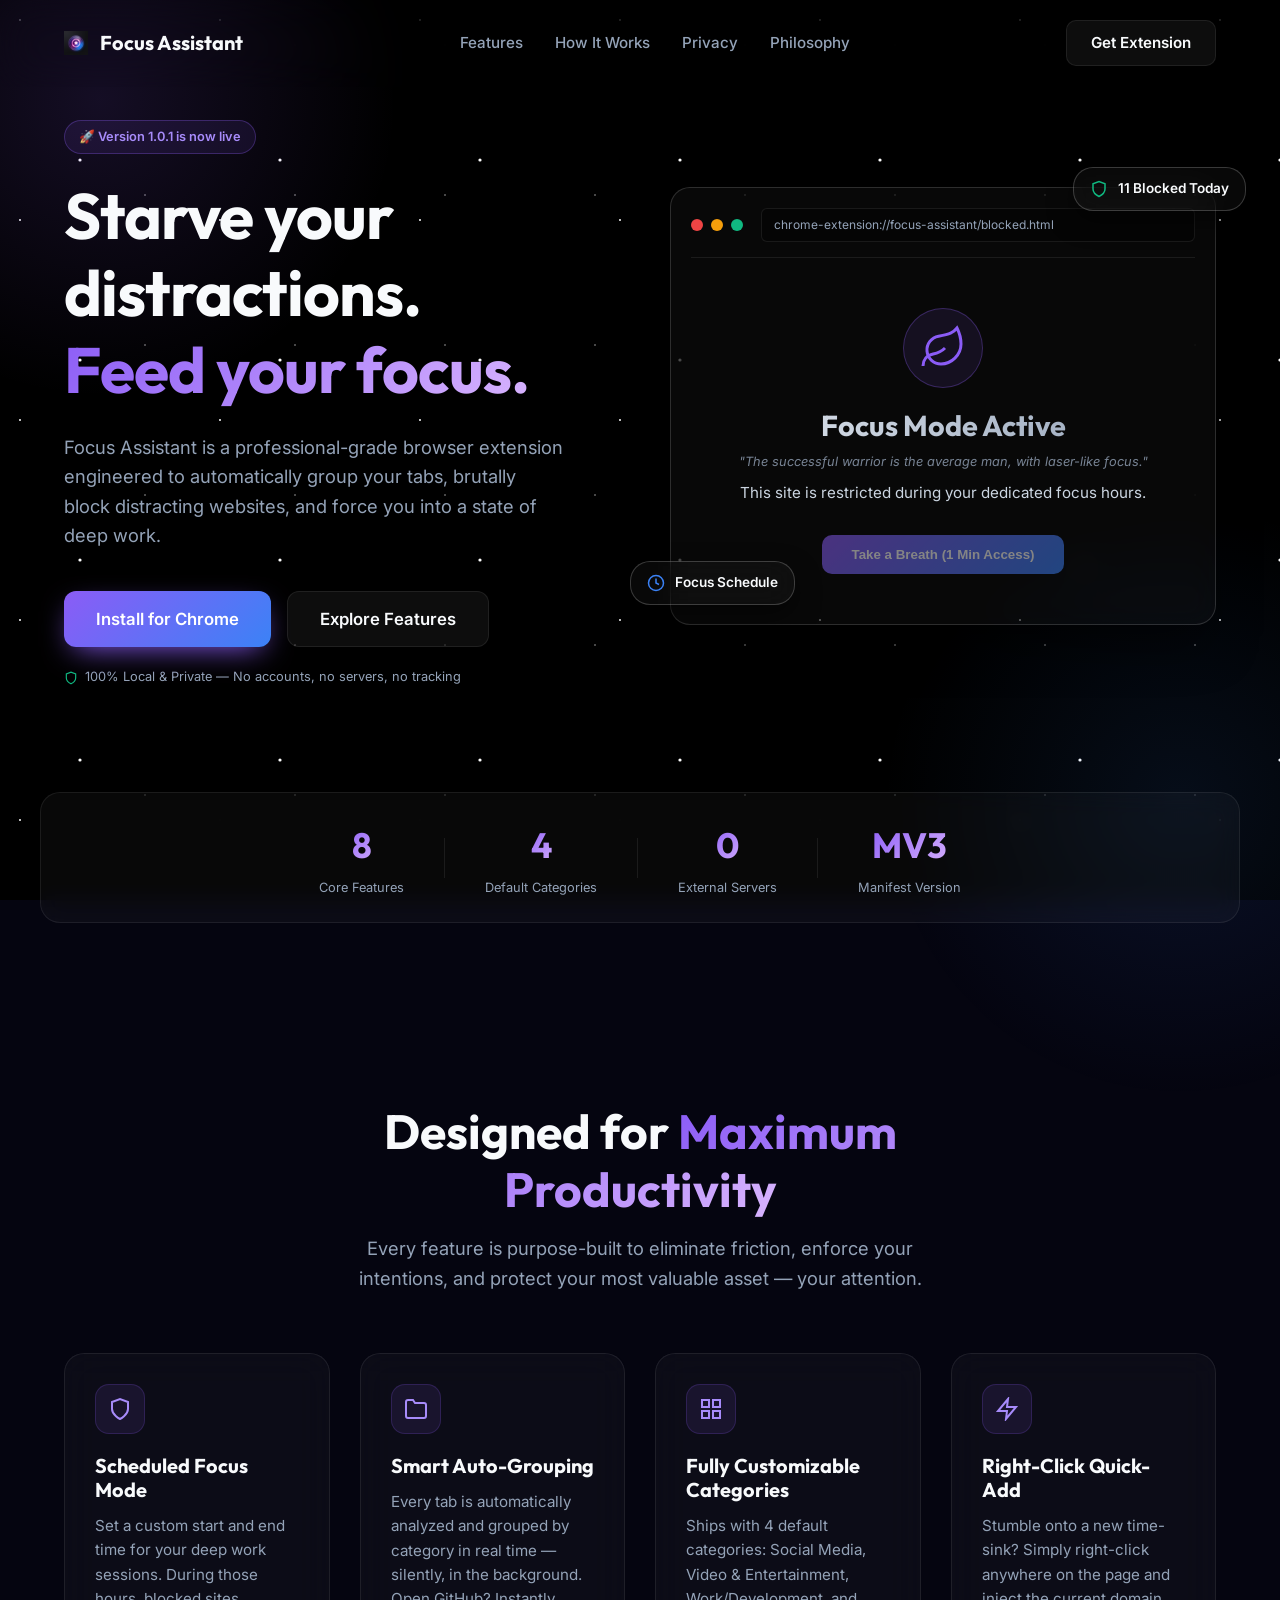
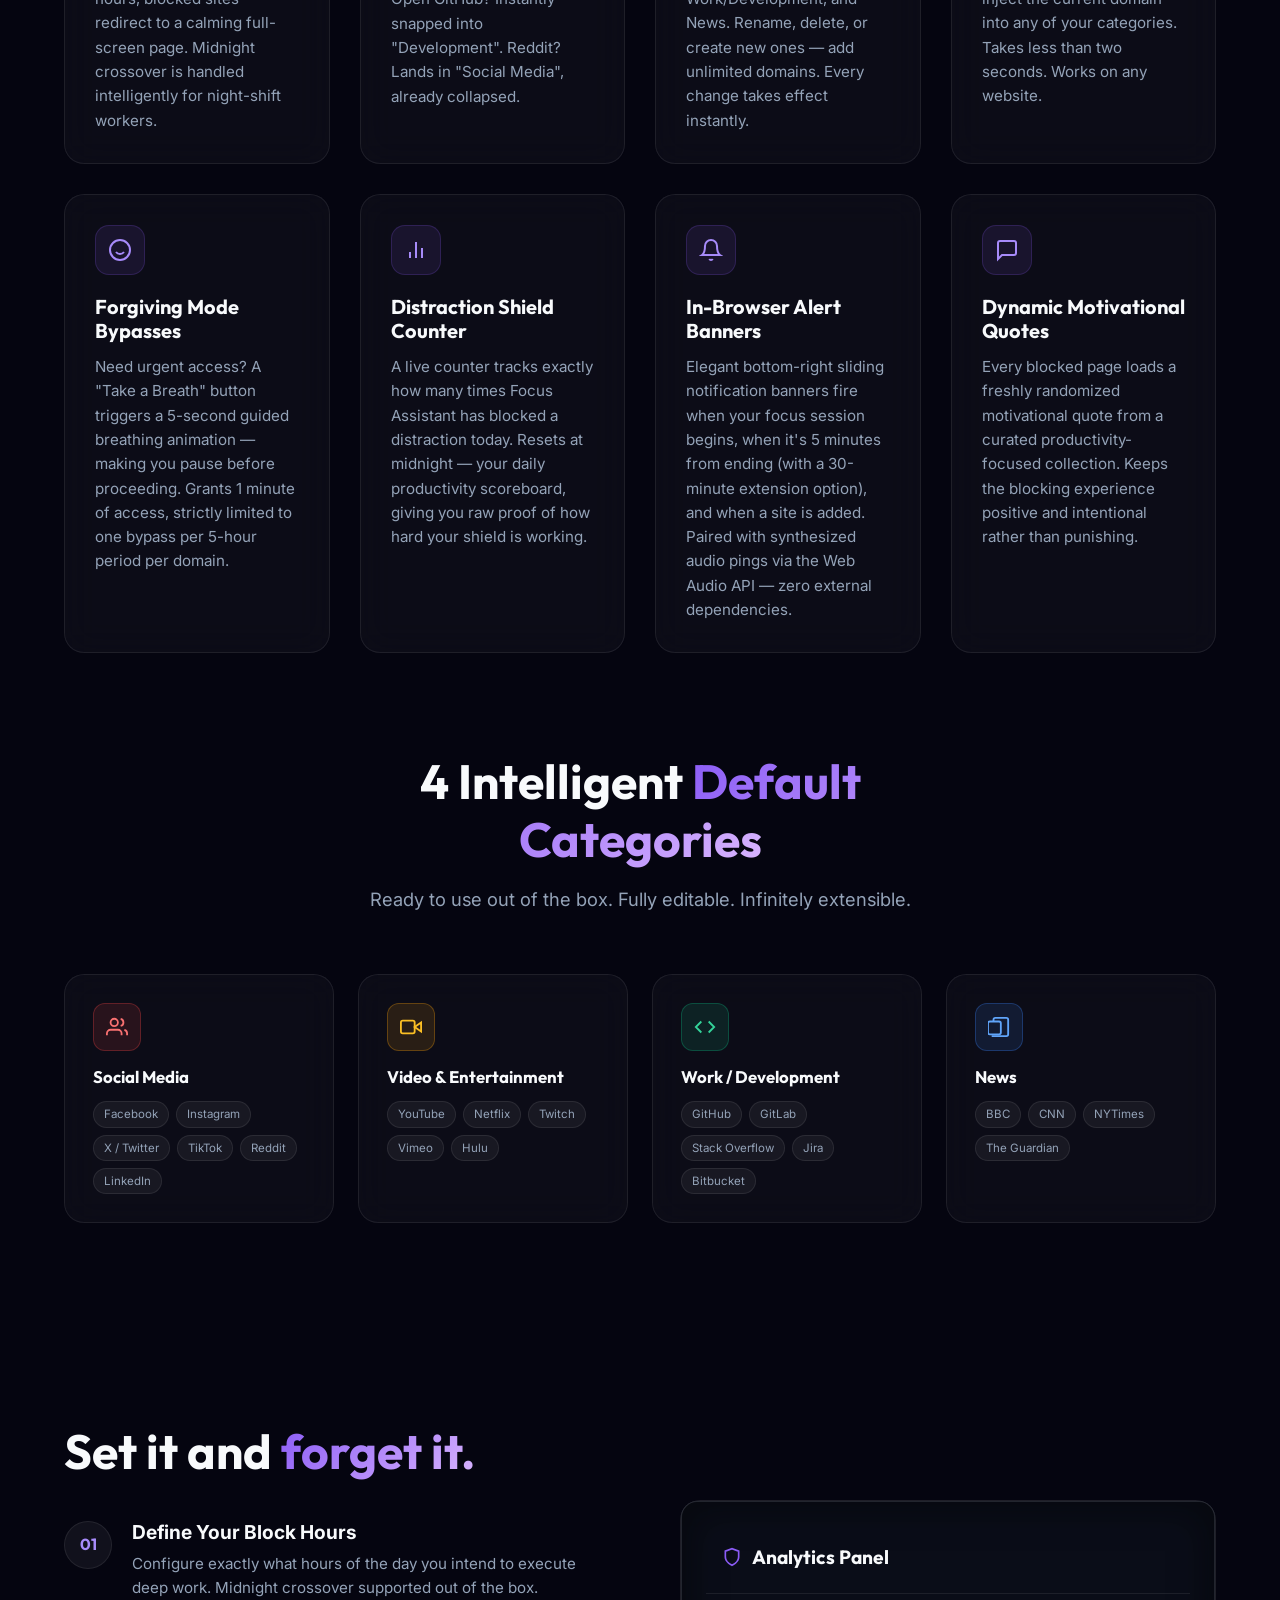
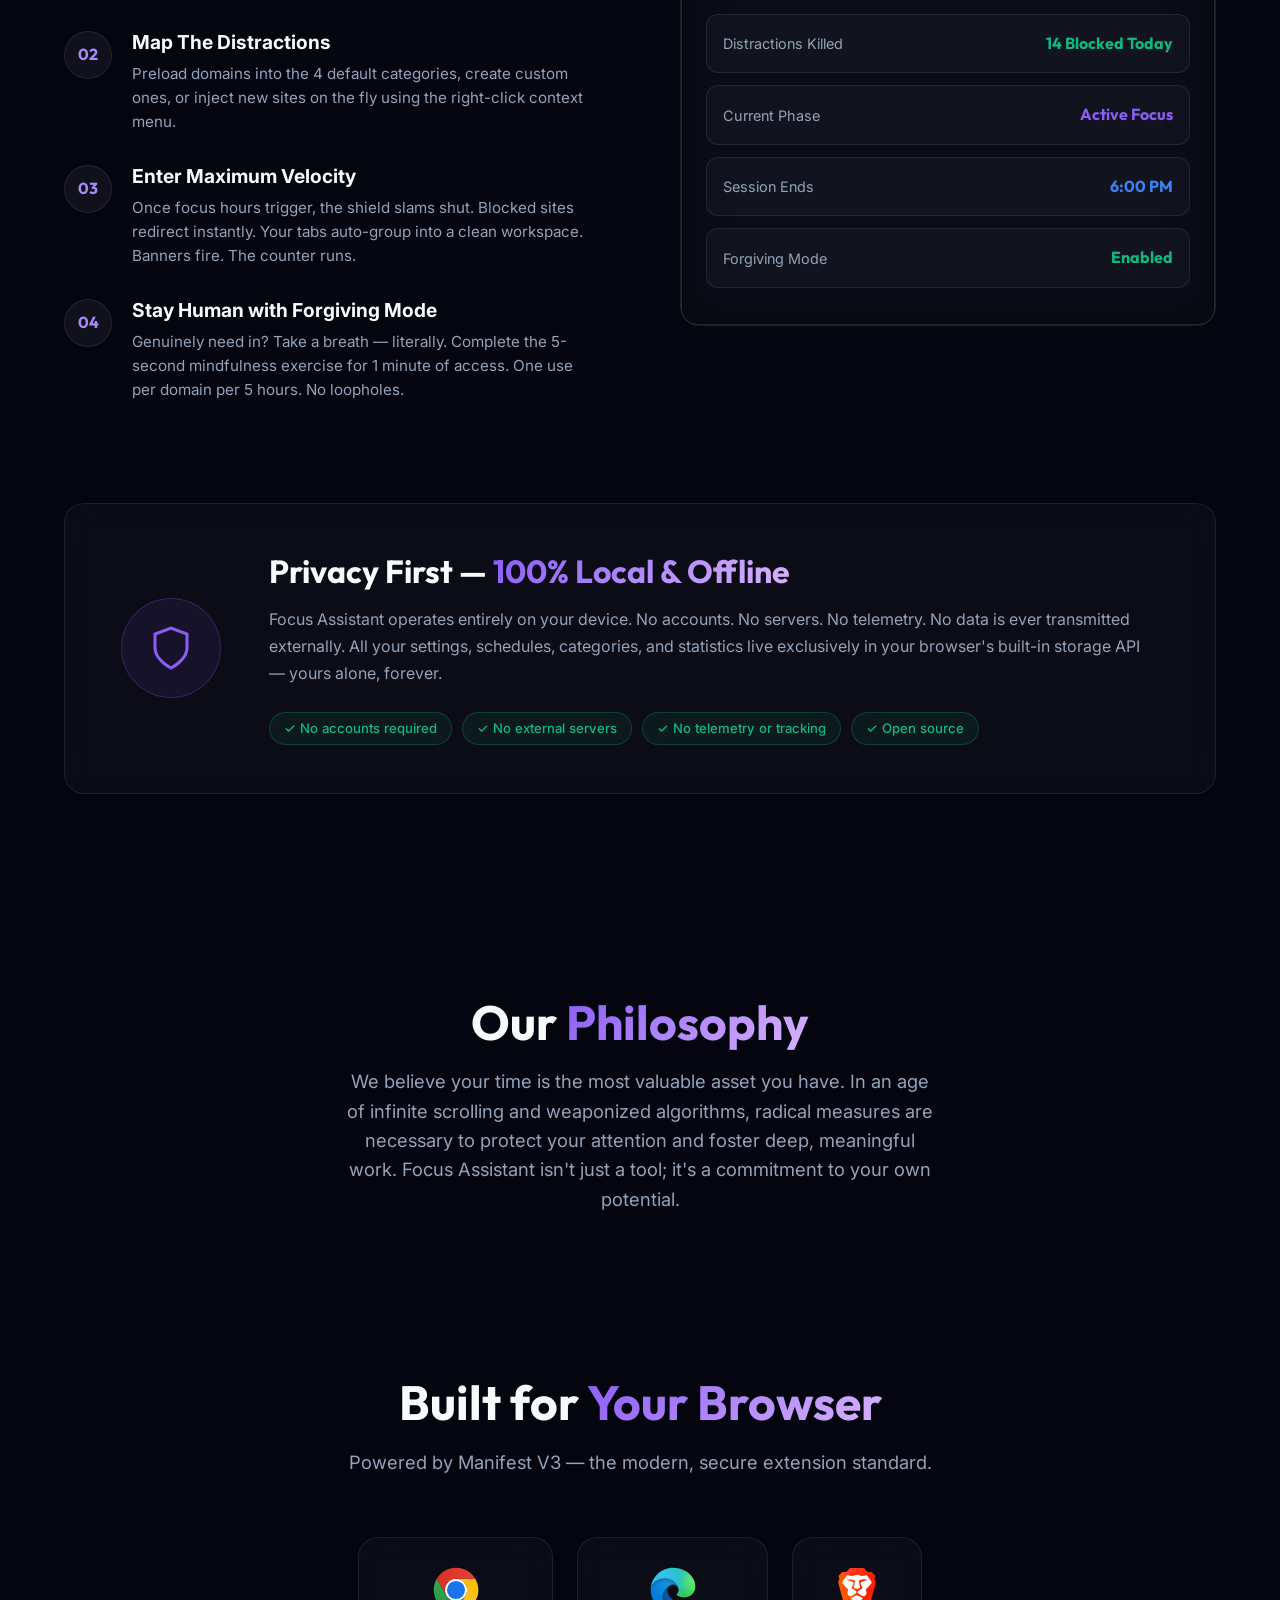
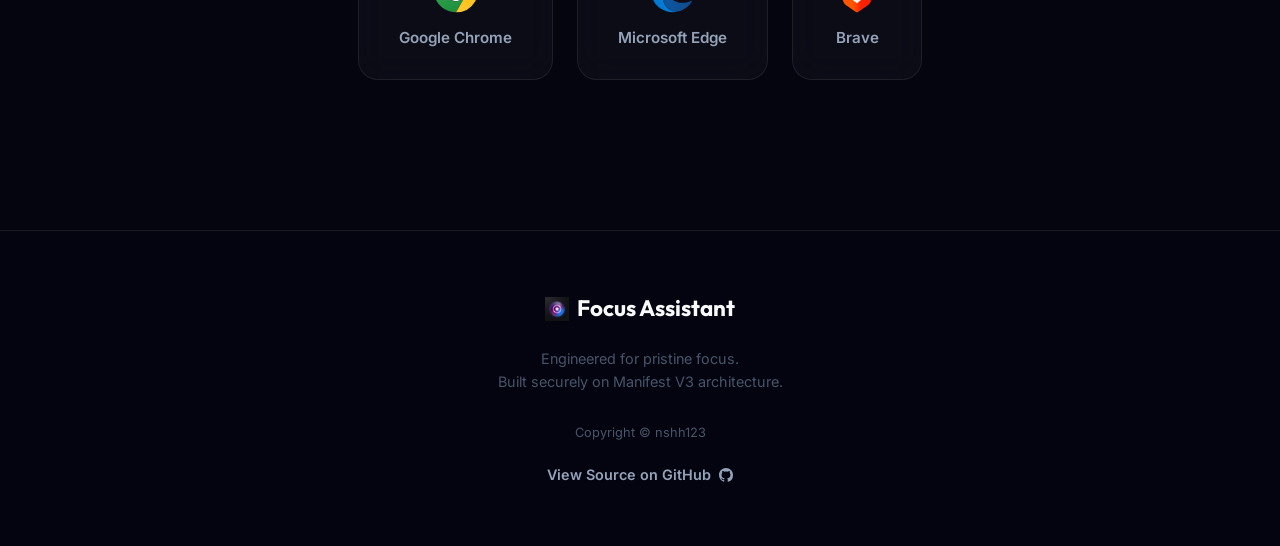
==== index.html @ b99d5d5d "Use actual browser logos in Built for your Browser section" ====
<!DOCTYPE html>
<html lang="en" class="scroll-smooth">

<head>
    <meta charset="UTF-8">
    <meta name="viewport" content="width=device-width, initial-scale=1.0">
    <title>Focus Assistant | Reclaim Your Time</title>
    <meta name="description"
        content="The ultimate browser extension that systematically enforces focus through dynamic domain blocking, automated tab grouping, and mindful psychological bypasses.">
    <link
        href="https://fonts.googleapis.com/css2?family=Inter:wght@300;400;500;600;800&family=Outfit:wght@400;700&display=swap"
        rel="stylesheet">
    <link rel="stylesheet" href="style.css">
</head>

<body>

    <!-- Background Space Animations -->
    <div class="stars"></div>
    <div class="twinkling"></div>
    <div class="glow-orb top-left"></div>
    <div class="glow-orb bottom-right"></div>

    <header class="navbar">
        <div class="container nav-content">
            <a href="#" class="logo" id="nav-home">
                <img src="icon.png" alt="Focus Assistant Icon" width="24" height="24">
                <span>Focus Assistant</span>
            </a>
            <nav class="nav-links">
                <a href="#features" data-target="features">Features</a>
                <a href="#how-it-works" data-target="how-it-works">How It Works</a>
                <a href="#privacy" data-target="privacy">Privacy</a>
                <a href="#philosophy" data-target="philosophy">Philosophy</a>
            </nav>
            <a href="#" class="btn btn-primary glass-btn">Get Extension</a>
        </div>
    </header>

    <main>
        <!-- Hero Section -->
        <section class="hero container">
            <div class="hero-content fade-up">
                <div class="badge glass-badge">🚀 Version 1.0.1 is now live</div>
                <h1 class="hero-title">Starve your distractions.<br><span class="text-gradient">Feed your focus.</span>
                </h1>
                <p class="hero-subtitle">Focus Assistant is a professional-grade browser extension engineered to
                    automatically group your tabs, brutally block distracting websites, and force you into a state of
                    deep work.</p>
                <div class="hero-actions">
                    <a href="#" id="install-btn" class="btn btn-primary large shadow-glow">Install for Chrome</a>
                    <a href="#features" class="btn btn-secondary large glass-btn">Explore Features</a>
                </div>
                <!-- Privacy micro-badge -->
                <div class="privacy-badge">
                    <svg viewBox="0 0 24 24" fill="none" stroke="currentColor" stroke-width="2">
                        <path d="M12 22s8-4 8-10V5l-8-3-8 3v7c0 6 8 10 8 10z"></path>
                    </svg>
                    <span>100% Local &amp; Private — No accounts, no servers, no tracking</span>
                </div>
            </div>

            <div class="hero-mockup tilt-effect">
                <div class="mockup-frame glass-panel">
                    <div class="mockup-header">
                        <span class="dot red"></span>
                        <span class="dot yellow"></span>
                        <span class="dot green"></span>
                        <div class="url-bar" id="mockup-url-bar">chrome-extension://focus-assistant/blocked.html</div>
                    </div>
                    <div class="mockup-body">
                        <div class="mockup-shimmer"></div>
                        <div class="mockup-icon pulse">
                            <svg width="48" height="48" viewBox="0 0 24 24" fill="none" stroke="var(--primary)"
                                stroke-width="1.5">
                                <path
                                    d="M11 20A7 7 0 0 1 9.8 6.1C15.5 5 17 4.48 19 2c1 2 2 4.18 2 8 0 5.5-4.78 10-10 10Z">
                                </path>
                                <path d="M2 21c0-3 1.85-5.36 5.08-6C9.5 14.52 12 13 13 12"></path>
                            </svg>
                        </div>
                        <h2>Focus Mode Active</h2>
                        <p class="mockup-quote">"The successful warrior is the average man, with laser-like focus."</p>
                        <p>This site is restricted during your dedicated focus hours.</p>
                        <button class="mockup-btn" style="opacity: 0.5;">Take a Breath (1 Min Access)</button>
                    </div>
                </div>
                <!-- Floating Elements -->
                <div class="floating-pill float-up delay-1 tooltip glass-panel" style="top: -20px; right: -30px;">
                    <svg viewBox="0 0 24 24" fill="none" class="icon" stroke="var(--success)" stroke-width="2">
                        <path d="M12 22s8-4 8-10V5l-8-3-8 3v7c0 6 8 10 8 10z"></path>
                    </svg>
                    <span>11 Blocked Today</span>
                </div>
                <div class="floating-pill float-down delay-2 glass-panel" style="bottom: 20px; left: -40px;">
                    <svg viewBox="0 0 24 24" fill="none" class="icon" stroke="var(--secondary)" stroke-width="2">
                        <circle cx="12" cy="12" r="10"></circle>
                        <polyline points="12 6 12 12 16 14"></polyline>
                    </svg>
                    <span>Focus Schedule</span>
                </div>
            </div>
        </section>

        <!-- Stats Bar -->
        <section class="stats-bar container fade-up" data-nav-section="features">
            <div class="stat-item">
                <span class="stat-number text-gradient">8</span>
                <span class="stat-label">Core Features</span>
            </div>
            <div class="stat-divider"></div>
            <div class="stat-item">
                <span class="stat-number text-gradient">4</span>
                <span class="stat-label">Default Categories</span>
            </div>
            <div class="stat-divider"></div>
            <div class="stat-item">
                <span class="stat-number text-gradient">0</span>
                <span class="stat-label">External Servers</span>
            </div>
            <div class="stat-divider"></div>
            <div class="stat-item">
                <span class="stat-number text-gradient">MV3</span>
                <span class="stat-label">Manifest Version</span>
            </div>
        </section>

        <!-- Features Grid -->
        <section id="features" class="container features-section" data-nav-section="features">
            <div class="section-title fade-up">
                <h2>Designed for <span class="text-gradient">Maximum Productivity</span></h2>
                <p>Every feature is purpose-built to eliminate friction, enforce your intentions, and protect your most
                    valuable asset — your attention.</p>
            </div>

            <div class="features-grid">
                <!-- Feature 1: Focus Mode -->
                <div class="feature-card glass-panel fade-up delay-1">
                    <div class="feature-icon box-glow">
                        <svg viewBox="0 0 24 24" fill="none" stroke="currentColor" stroke-width="2">
                            <path d="M12 22s8-4 8-10V5l-8-3-8 3v7c0 6 8 10 8 10z"></path>
                        </svg>
                    </div>
                    <h3>Scheduled Focus Mode</h3>
                    <p>Set a custom start and end time for your deep work sessions. During those hours, blocked sites
                        redirect to a calming full-screen page. Midnight crossover is handled intelligently for
                        night-shift workers.</p>
                </div>

                <!-- Feature 2: Smart Tab Grouping -->
                <div class="feature-card glass-panel fade-up delay-2">
                    <div class="feature-icon box-glow">
                        <svg viewBox="0 0 24 24" fill="none" stroke="currentColor" stroke-width="2">
                            <path d="M22 19a2 2 0 0 1-2 2H4a2 2 0 0 1-2-2V5a2 2 0 0 1 2-2h5l2 3h9a2 2 0 0 1 2 2z">
                            </path>
                        </svg>
                    </div>
                    <h3>Smart Auto-Grouping</h3>
                    <p>Every tab is automatically analyzed and grouped by category in real time — silently, in the
                        background. Open GitHub? Instantly snapped into "Development". Reddit? Lands in "Social Media",
                        already collapsed.</p>
                </div>

                <!-- Feature 3: Customizable Categories -->
                <div class="feature-card glass-panel fade-up delay-3">
                    <div class="feature-icon box-glow">
                        <svg viewBox="0 0 24 24" fill="none" stroke="currentColor" stroke-width="2">
                            <rect x="3" y="3" width="7" height="7"></rect>
                            <rect x="14" y="3" width="7" height="7"></rect>
                            <rect x="14" y="14" width="7" height="7"></rect>
                            <rect x="3" y="14" width="7" height="7"></rect>
                        </svg>
                    </div>
                    <h3>Fully Customizable Categories</h3>
                    <p>Ships with 4 default categories: Social Media, Video &amp; Entertainment, Work/Development, and
                        News. Rename, delete, or create new ones — add unlimited domains. Every change takes effect
                        instantly.</p>
                </div>

                <!-- Feature 4: Right-Click Quick Add -->
                <div class="feature-card glass-panel fade-up delay-4">
                    <div class="feature-icon box-glow">
                        <svg viewBox="0 0 24 24" fill="none" stroke="currentColor" stroke-width="2">
                            <polygon points="13 2 3 14 12 14 11 22 21 10 12 10 13 2"></polygon>
                        </svg>
                    </div>
                    <h3>Right-Click Quick-Add</h3>
                    <p>Stumble onto a new time-sink? Simply right-click anywhere on the page and inject the current
                        domain into any of your categories. Takes less than two seconds. Works on any website.</p>
                </div>

                <!-- Feature 5: Forgiving Mode -->
                <div class="feature-card glass-panel fade-up delay-1">
                    <div class="feature-icon box-glow">
                        <svg viewBox="0 0 24 24" fill="none" stroke="currentColor" stroke-width="2">
                            <circle cx="12" cy="12" r="10"></circle>
                            <path d="M8 14s1.5 2 4 2 4-2 4-2"></path>
                            <line x1="9" y1="9" x2="9.01" y2="9"></line>
                            <line x1="15" y1="9" x2="15.01" y2="9"></line>
                        </svg>
                    </div>
                    <h3>Forgiving Mode Bypasses</h3>
                    <p>Need urgent access? A "Take a Breath" button triggers a 5-second guided breathing animation —
                        making you pause before proceeding. Grants 1 minute of access, strictly limited to one bypass
                        per 5-hour period per domain.</p>
                </div>

                <!-- Feature 6: Distraction Shield Counter -->
                <div class="feature-card glass-panel fade-up delay-2">
                    <div class="feature-icon box-glow">
                        <svg viewBox="0 0 24 24" fill="none" stroke="currentColor" stroke-width="2">
                            <line x1="18" y1="20" x2="18" y2="10"></line>
                            <line x1="12" y1="20" x2="12" y2="4"></line>
                            <line x1="6" y1="20" x2="6" y2="14"></line>
                        </svg>
                    </div>
                    <h3>Distraction Shield Counter</h3>
                    <p>A live counter tracks exactly how many times Focus Assistant has blocked a distraction today.
                        Resets at midnight — your daily productivity scoreboard, giving you raw proof of how hard your
                        shield is working.</p>
                </div>

                <!-- Feature 7: In-Browser Alerts -->
                <div class="feature-card glass-panel fade-up delay-3">
                    <div class="feature-icon box-glow">
                        <svg viewBox="0 0 24 24" fill="none" stroke="currentColor" stroke-width="2">
                            <path d="M18 8A6 6 0 0 0 6 8c0 7-3 9-3 9h18s-3-2-3-9"></path>
                            <path d="M13.73 21a2 2 0 0 1-3.46 0"></path>
                        </svg>
                    </div>
                    <h3>In-Browser Alert Banners</h3>
                    <p>Elegant bottom-right sliding notification banners fire when your focus session begins, when it's
                        5 minutes from ending (with a 30-minute extension option), and when a site is added. Paired with
                        synthesized audio pings via the Web Audio API — zero external dependencies.</p>
                </div>

                <!-- Feature 8: Motivational Quotes -->
                <div class="feature-card glass-panel fade-up delay-4">
                    <div class="feature-icon box-glow">
                        <svg viewBox="0 0 24 24" fill="none" stroke="currentColor" stroke-width="2">
                            <path d="M21 15a2 2 0 0 1-2 2H7l-4 4V5a2 2 0 0 1 2-2h14a2 2 0 0 1 2 2z"></path>
                        </svg>
                    </div>
                    <h3>Dynamic Motivational Quotes</h3>
                    <p>Every blocked page loads a freshly randomized motivational quote from a curated
                        productivity-focused collection. Keeps the blocking experience positive and intentional rather
                        than punishing.</p>
                </div>
            </div>
        </section>

        <!-- Categories Showcase -->
        <section class="container categories-section fade-up" data-nav-section="features">
            <div class="section-title">
                <h2>4 Intelligent <span class="text-gradient">Default Categories</span></h2>
                <p>Ready to use out of the box. Fully editable. Infinitely extensible.</p>
            </div>
            <div class="categories-grid">
                <div class="category-card glass-panel">
                    <div class="cat-icon"
                        style="background: rgba(239,68,68,0.12); border-color: rgba(239,68,68,0.3); color: #f87171;">
                        <svg viewBox="0 0 24 24" fill="none" stroke="currentColor" stroke-width="2" width="22"
                            height="22">
                            <path d="M17 21v-2a4 4 0 0 0-4-4H5a4 4 0 0 0-4 4v2"></path>
                            <circle cx="9" cy="7" r="4"></circle>
                            <path d="M23 21v-2a4 4 0 0 0-3-3.87"></path>
                            <path d="M16 3.13a4 4 0 0 1 0 7.75"></path>
                        </svg>
                    </div>
                    <h4>Social Media</h4>
                    <div class="domain-tags">
                        <span>Facebook</span><span>Instagram</span><span>X /
                            Twitter</span><span>TikTok</span><span>Reddit</span><span>LinkedIn</span>
                    </div>
                </div>
                <div class="category-card glass-panel">
                    <div class="cat-icon"
                        style="background: rgba(245,158,11,0.12); border-color: rgba(245,158,11,0.3); color: #fbbf24;">
                        <svg viewBox="0 0 24 24" fill="none" stroke="currentColor" stroke-width="2" width="22"
                            height="22">
                            <polygon points="23 7 16 12 23 17 23 7"></polygon>
                            <rect x="1" y="5" width="15" height="14" rx="2" ry="2"></rect>
                        </svg>
                    </div>
                    <h4>Video &amp; Entertainment</h4>
                    <div class="domain-tags">
                        <span>YouTube</span><span>Netflix</span><span>Twitch</span><span>Vimeo</span><span>Hulu</span>
                    </div>
                </div>
                <div class="category-card glass-panel">
                    <div class="cat-icon"
                        style="background: rgba(16,185,129,0.12); border-color: rgba(16,185,129,0.3); color: #34d399;">
                        <svg viewBox="0 0 24 24" fill="none" stroke="currentColor" stroke-width="2" width="22"
                            height="22">
                            <polyline points="16 18 22 12 16 6"></polyline>
                            <polyline points="8 6 2 12 8 18"></polyline>
                        </svg>
                    </div>
                    <h4>Work / Development</h4>
                    <div class="domain-tags">
                        <span>GitHub</span><span>GitLab</span><span>Stack
                            Overflow</span><span>Jira</span><span>Bitbucket</span>
                    </div>
                </div>
                <div class="category-card glass-panel">
                    <div class="cat-icon"
                        style="background: rgba(59,130,246,0.12); border-color: rgba(59,130,246,0.3); color: #60a5fa;">
                        <svg viewBox="0 0 24 24" fill="none" stroke="currentColor" stroke-width="2" width="22"
                            height="22">
                            <path d="M4 22h16a2 2 0 0 0 2-2V4a2 2 0 0 0-2-2H8a2 2 0 0 0-2 2v2"></path>
                            <path d="M2 20h10a2 2 0 0 0 2-2V8a2 2 0 0 0-2-2H2a2 2 0 0 0-2 2v10a2 2 0 0 0 2 2z"></path>
                        </svg>
                    </div>
                    <h4>News</h4>
                    <div class="domain-tags">
                        <span>BBC</span><span>CNN</span><span>NYTimes</span><span>The Guardian</span>
                    </div>
                </div>
            </div>
        </section>

        <!-- How it works -->
        <section id="how-it-works" class="workflow container" data-nav-section="how-it-works">
            <div class="workflow-content fade-up">
                <h2>Set it and <span class="text-gradient">forget it.</span></h2>
                <div class="step-container">
                    <div class="step">
                        <div class="step-number">01</div>
                        <div>
                            <h4>Define Your Block Hours</h4>
                            <p>Configure exactly what hours of the day you intend to execute deep work. Midnight
                                crossover supported out of the box.</p>
                        </div>
                    </div>
                    <div class="step">
                        <div class="step-number">02</div>
                        <div>
                            <h4>Map The Distractions</h4>
                            <p>Preload domains into the 4 default categories, create custom ones, or inject new sites on
                                the fly using the right-click context menu.</p>
                        </div>
                    </div>
                    <div class="step">
                        <div class="step-number">03</div>
                        <div>
                            <h4>Enter Maximum Velocity</h4>
                            <p>Once focus hours trigger, the shield slams shut. Blocked sites redirect instantly. Your
                                tabs auto-group into a clean workspace. Banners fire. The counter runs.</p>
                        </div>
                    </div>
                    <div class="step">
                        <div class="step-number">04</div>
                        <div>
                            <h4>Stay Human with Forgiving Mode</h4>
                            <p>Genuinely need in? Take a breath — literally. Complete the 5-second mindfulness exercise
                                for 1 minute of access. One use per domain per 5 hours. No loopholes.</p>
                        </div>
                    </div>
                </div>
            </div>
            <div class="workflow-image fade-up delay-2 tilt-effect glass-panel">
                <div class="app-mockup">
                    <div class="app-row header">
                        <svg viewBox="0 0 24 24" fill="none" stroke="rgba(139, 92, 246, 1)" stroke-width="2" width="20">
                            <path d="M12 22s8-4 8-10V5l-8-3-8 3v7c0 6 8 10 8 10z"></path>
                        </svg>
                        <strong>Analytics Panel</strong>
                    </div>
                    <div class="app-row item">
                        <span>Distractions Killed</span>
                        <strong style="color: var(--success);">14 Blocked Today</strong>
                    </div>
                    <div class="app-row item">
                        <span>Current Phase</span>
                        <strong style="color: var(--primary);">Active Focus</strong>
                    </div>
                    <div class="app-row item">
                        <span>Session Ends</span>
                        <strong style="color: var(--secondary);">6:00 PM</strong>
                    </div>
                    <div class="app-row item">
                        <span>Forgiving Mode</span>
                        <strong style="color: var(--success);">Enabled</strong>
                    </div>
                </div>
            </div>
        </section>

        <!-- Privacy Section -->
        <section id="privacy" class="container privacy-section fade-up" data-nav-section="privacy">
            <div class="privacy-inner glass-panel">
                <div class="privacy-icon">
                    <svg viewBox="0 0 24 24" fill="none" stroke="var(--primary)" stroke-width="1.5" width="48"
                        height="48">
                        <path d="M12 22s8-4 8-10V5l-8-3-8 3v7c0 6 8 10 8 10z"></path>
                    </svg>
                </div>
                <div class="privacy-text">
                    <h2>Privacy First — <span class="text-gradient">100% Local &amp; Offline</span></h2>
                    <p>Focus Assistant operates entirely on your device. No accounts. No servers. No telemetry. No data
                        is ever transmitted externally. All your settings, schedules, categories, and statistics live
                        exclusively in your browser's built-in storage API — yours alone, forever.</p>
                    <div class="privacy-pills">
                        <span class="priv-pill">✓ No accounts required</span>
                        <span class="priv-pill">✓ No external servers</span>
                        <span class="priv-pill">✓ No telemetry or tracking</span>
                        <span class="priv-pill">✓ Open source</span>
                    </div>
                </div>
            </div>
        </section>

        <!-- Philosophy Section -->
        <section id="philosophy" class="container features-section" data-nav-section="philosophy">
            <div class="section-title fade-up">
                <h2>Our <span class="text-gradient">Philosophy</span></h2>
                <p style="max-width: 600px; margin: 0 auto;">
                    We believe your time is the most valuable asset you have. In an age of infinite scrolling and
                    weaponized algorithms, radical measures are necessary to protect your attention and foster deep,
                    meaningful work. Focus Assistant isn't just a tool; it's a commitment to your own potential.
                </p>
            </div>
        </section>

        <!-- Browser Compatibility -->
        <section class="container compat-section fade-up" data-nav-section="privacy">
            <div class="section-title">
                <h2>Built for <span class="text-gradient">Your Browser</span></h2>
                <p>Powered by Manifest V3 — the modern, secure extension standard.</p>
            </div>
            <div class="compat-grid">
                <div class="compat-card glass-panel">
                    <img src="chrome.svg" alt="Google Chrome Logo" width="48" height="48">
                    <span>Google Chrome</span>
                </div>
                <div class="compat-card glass-panel">
                    <img src="edge.svg" alt="Microsoft Edge Logo" width="48" height="48">
                    <span>Microsoft Edge</span>
                </div>
                <div class="compat-card glass-panel">
                    <img src="brave.svg" alt="Brave Browser Logo" width="48" height="48">
                    <span>Brave</span>
                </div>
            </div>
        </section>
    </main>

    <footer class="app-footer">
        <div class="container footer-content">
            <div class="footer-title" style="display: flex; align-items: center; gap: 8px;">
                <img src="icon.png" alt="Focus Assistant Icon" width="24" height="24">
                Focus Assistant
            </div>
            <p style="color: var(--text-dark); font-size: 0.9rem;">Engineered for pristine focus.<br> Built securely on
                Manifest V3 architecture.</p>
            <p style="color: var(--text-dark); font-size: 0.8rem; margin-top: 10px;">Copyright &copy; nshh123</p>
            <a href="https://github.com/nshh123" class="footer-link">
                View Source on GitHub
                <svg width="14" height="14" viewBox="0 0 24 24" fill="currentColor" stroke="none">
                    <path
                        d="M12 0C5.37 0 0 5.373 0 12c0 5.302 3.438 9.8 8.205 11.385.6.113.82-.258.82-.577 0-.285-.01-1.04-.015-2.04-3.338.724-4.042-1.61-4.042-1.61C4.422 18.07 3.633 17.7 3.633 17.7c-1.087-.744.084-.729.084-.729 1.205.084 1.838 1.236 1.838 1.236 1.07 1.835 2.809 1.305 3.495.998.108-.776.417-1.305.76-1.605-2.665-.3-5.466-1.332-5.466-5.93 0-1.31.465-2.38 1.235-3.22-.135-.303-.54-1.523.105-3.176 0 0 1.005-.322 3.3 1.23.96-.267 1.98-.399 3-.405 1.02.006 2.04.138 3 .405 2.28-1.552 3.285-1.23 3.285-1.23.645 1.653.24 2.873.12 3.176.765.84 1.23 1.91 1.23 3.22 0 4.61-2.805 5.625-5.475 5.92.42.36.81 1.096.81 2.22 0 1.605-.015 2.896-.015 3.286 0 .315.21.69.825.57A12.02 12.02 0 0 0 24 12c0-6.627-5.373-12-12-12z">
                    </path>
                </svg>
            </a>
        </div>
    </footer>

    <script src="app.js"></script>
</body>

</html>
---- style.css ----
:root {
  --bg-dark: #050510;
  --bg-surface: rgba(255, 255, 255, 0.03);
  --glass-border: rgba(255, 255, 255, 0.08);
  --glass-highlight: rgba(255, 255, 255, 0.15);

  --primary: #8B5CF6;
  --primary-light: #a78bfa;
  --secondary: #3B82F6;

  --text-main: #f8fafc;
  --text-muted: #94a3b8;
  --text-dark: #475569;

  --success: #10b981;
  --accent: #ef4444;

  --transition: all 0.4s cubic-bezier(0.16, 1, 0.3, 1);
}

* {
  margin: 0;
  padding: 0;
  box-sizing: border-box;
}

body {
  font-family: 'Inter', system-ui, -apple-system, sans-serif;
  background-color: var(--bg-dark);
  color: var(--text-main);
  overflow-x: hidden;
  line-height: 1.6;
}

h1,
h2,
h3,
h4 {
  font-family: 'Outfit', sans-serif;
  line-height: 1.2;
}

a {
  text-decoration: none;
  color: inherit;
}

/* Background Atmosphere */
.stars,
.twinkling {
  position: fixed;
  top: 0;
  left: 0;
  right: 0;
  bottom: 0;
  width: 100%;
  height: 100%;
  z-index: -2;
}

.stars {
  background: black url("data:image/svg+xml,%3Csvg xmlns='http://www.w3.org/2000/svg' viewBox='0 0 100 100'%3E%3Ccircle cx='10' cy='10' r='0.5' fill='white'/%3E%3Ccircle cx='40' cy='80' r='0.8' fill='white'/%3E%3C/svg%3E") repeat;
  background-size: 200px 200px;
}

.twinkling {
  background: transparent url("data:image/svg+xml,%3Csvg xmlns='http://www.w3.org/2000/svg' viewBox='0 0 100 100'%3E%3Ccircle cx='20' cy='30' r='0.5' fill='white' opacity='0.7'/%3E%3C/svg%3E") repeat top center;
  z-index: -1;
  animation: move-twinkling 200s linear infinite;
  background-size: 150px 150px;
}

.glow-orb {
  position: fixed;
  width: 600px;
  height: 600px;
  border-radius: 50%;
  background: radial-gradient(circle, rgba(139, 92, 246, 0.15) 0%, rgba(5, 5, 16, 0) 70%);
  z-index: -1;
  pointer-events: none;
}

.top-left {
  top: -200px;
  left: -200px;
}

.bottom-right {
  bottom: -200px;
  right: -200px;
  background: radial-gradient(circle, rgba(59, 130, 246, 0.1) 0%, rgba(5, 5, 16, 0) 70%);
}

@keyframes move-twinkling {
  from {
    background-position: 0 0;
  }

  to {
    background-position: -10000px 5000px;
  }
}

/* Utilities */
.container {
  max-width: 1200px;
  margin: 0 auto;
  padding: 0 24px;
}

.text-gradient {
  background: linear-gradient(135deg, var(--primary), #d8b4fe);
  -webkit-background-clip: text;
  -webkit-text-fill-color: transparent;
}

.glass-panel {
  background: var(--bg-surface);
  border: 1px solid var(--glass-border);
  backdrop-filter: blur(16px);
  -webkit-backdrop-filter: blur(16px);
  border-radius: 20px;
}

/* Navbar */
.navbar {
  position: fixed;
  top: 0;
  width: 100%;
  z-index: 100;
  padding: 20px 0;
  backdrop-filter: blur(20px);
  border-bottom: 1px solid transparent;
  transition: var(--transition);
}

.navbar.scrolled {
  background: rgba(5, 5, 16, 0.8);
  padding: 15px 0;
  border-bottom: 1px solid var(--glass-border);
}

.nav-content {
  display: flex;
  justify-content: space-between;
  align-items: center;
}

.logo {
  display: flex;
  align-items: center;
  gap: 12px;
  font-family: 'Outfit', sans-serif;
  font-weight: 700;
  font-size: 1.25rem;
}

.logo-shield {
  width: 38px;
  height: 38px;
  background: linear-gradient(135deg, rgba(139, 92, 246, 0.2), rgba(59, 130, 246, 0.2));
  border: 1px solid rgba(139, 92, 246, 0.4);
  border-radius: 10px;
  display: flex;
  align-items: center;
  justify-content: center;
  color: var(--primary-light);
  box-shadow: 0 0 20px rgba(139, 92, 246, 0.3);
}

.logo-shield svg {
  width: 20px;
  height: 20px;
}

.nav-links {
  display: flex;
  gap: 32px;
}

.nav-links a {
  font-size: 0.95rem;
  color: var(--text-muted);
  font-weight: 500;
  transition: var(--transition);
}

.nav-links a:hover {
  color: white;
}

.nav-links a.nav-active {
  color: white;
  position: relative;
}

.nav-links a.nav-active::after {
  content: '';
  position: absolute;
  bottom: -4px;
  left: 0;
  right: 0;
  height: 2px;
  border-radius: 2px;
  background: linear-gradient(90deg, var(--primary), var(--secondary));
}

/* Buttons */
.btn {
  display: inline-flex;
  align-items: center;
  justify-content: center;
  padding: 10px 24px;
  border-radius: 10px;
  font-weight: 600;
  font-size: 0.95rem;
  cursor: pointer;
  transition: var(--transition);
}

.btn.large {
  padding: 14px 32px;
  font-size: 1.05rem;
  border-radius: 12px;
}

.btn-primary {
  background: linear-gradient(135deg, var(--primary), var(--secondary));
  color: white;
  border: none;
  position: relative;
  overflow: hidden;
}

.btn-primary::after {
  content: '';
  position: absolute;
  top: 0;
  left: -100%;
  width: 50%;
  height: 100%;
  background: linear-gradient(90deg, transparent, rgba(255, 255, 255, 0.2), transparent);
  transition: 0.5s;
}

.btn-primary:hover::after {
  left: 100%;
}

.shadow-glow {
  box-shadow: 0 10px 30px -10px var(--primary);
}

.shadow-glow:hover {
  box-shadow: 0 15px 40px -5px var(--primary);
  transform: translateY(-2px);
}

.glass-btn {
  background: rgba(255, 255, 255, 0.05);
  border: 1px solid var(--glass-border);
  color: var(--text-main);
  backdrop-filter: blur(10px);
}

.glass-btn:hover {
  background: rgba(255, 255, 255, 0.1);
  border-color: var(--glass-highlight);
}

/* Hero Section */
.hero {
  padding: 120px 24px 100px;
  display: grid;
  grid-template-columns: 1fr 1fr;
  align-items: center;
  gap: 60px;
}

.badge {
  display: inline-block;
  padding: 6px 14px;
  border-radius: 20px;
  font-size: 0.8rem;
  font-weight: 600;
  color: var(--primary-light);
  margin-bottom: 24px;
  border: 1px solid rgba(139, 92, 246, 0.3);
  background: rgba(139, 92, 246, 0.1);
}

.hero-title {
  font-size: 4rem;
  letter-spacing: -1px;
  margin-bottom: 24px;
}

.hero-subtitle {
  font-size: 1.15rem;
  color: var(--text-muted);
  margin-bottom: 40px;
  max-width: 500px;
}

.hero-actions {
  display: flex;
  gap: 16px;
}

/* Mockup CSS */
.hero-mockup {
  position: relative;
  perspective: 1000px;
}

.mockup-frame {
  padding: 20px;
  position: relative;
  overflow: hidden;
  box-shadow: 0 25px 50px -12px rgba(0, 0, 0, 0.6);
  border-color: rgba(255, 255, 255, 0.15);
  transform-style: preserve-3d;
  transition: transform 0.5s ease;
}

.tilt-effect:hover .mockup-frame {
  transform: rotateX(5deg) rotateY(-10deg) translateY(-10px);
  box-shadow: 20px 30px 60px -10px rgba(139, 92, 246, 0.3);
}

.mockup-header {
  display: flex;
  align-items: center;
  gap: 8px;
  margin-bottom: 20px;
  padding-bottom: 15px;
  border-bottom: 1px solid var(--glass-border);
}

.dot {
  width: 12px;
  height: 12px;
  border-radius: 50%;
}

.dot.red {
  background: #ef4444;
}

.dot.yellow {
  background: #f59e0b;
}

.dot.green {
  background: #10b981;
}

.url-bar {
  flex: 1;
  background: rgba(0, 0, 0, 0.3);
  border-radius: 6px;
  padding: 6px 12px;
  font-size: 0.75rem;
  color: var(--text-muted);
  margin-left: 10px;
  border: 1px solid var(--glass-border);
}

.mockup-body {
  text-align: center;
  padding: 30px 20px;
  position: relative;
}

.mockup-shimmer {
  position: absolute;
  top: 0;
  left: -100%;
  width: 50%;
  height: 100%;
  background: linear-gradient(90deg, transparent, rgba(255, 255, 255, 0.03), transparent);
  animation: shimmer 3s infinite;
}

@keyframes shimmer {
  100% {
    left: 200%;
  }
}

.mockup-icon {
  width: 80px;
  height: 80px;
  margin: 0 auto 20px;
  background: rgba(139, 92, 246, 0.1);
  border-radius: 50%;
  display: flex;
  align-items: center;
  justify-content: center;
  border: 1px solid rgba(139, 92, 246, 0.3);
}

.pulse {
  animation: pulse-border 2s cubic-bezier(0.4, 0, 0.6, 1) infinite;
}

@keyframes pulse-border {
  0% {
    box-shadow: 0 0 0 0 rgba(139, 92, 246, 0.4);
  }

  70% {
    box-shadow: 0 0 0 20px rgba(139, 92, 246, 0);
  }

  100% {
    box-shadow: 0 0 0 0 rgba(139, 92, 246, 0);
  }
}

.mockup-body h2 {
  font-size: 1.8rem;
  margin-bottom: 10px;
  background: linear-gradient(to right, #e2e8f0, #94a3b8);
  -webkit-background-clip: text;
  -webkit-text-fill-color: transparent;
}

.mockup-body p {
  color: #cbd5e1;
  font-size: 0.95rem;
  margin-bottom: 30px;
}

.mockup-btn {
  background: linear-gradient(135deg, var(--primary), var(--secondary));
  color: white;
  border: none;
  padding: 12px 30px;
  border-radius: 10px;
  font-weight: 600;
}

.floating-pill {
  position: absolute;
  padding: 10px 16px;
  display: flex;
  align-items: center;
  gap: 10px;
  font-size: 0.85rem;
  font-weight: 600;
  border-color: rgba(255, 255, 255, 0.2);
  box-shadow: 0 10px 25px rgba(0, 0, 0, 0.5);
  animation: float 4s ease-in-out infinite;
}

.floating-pill svg {
  width: 18px;
  height: 18px;
}

@keyframes float {
  0% {
    transform: translateY(0px);
  }

  50% {
    transform: translateY(-10px);
  }

  100% {
    transform: translateY(0px);
  }
}

.float-up {
  animation: float 5s ease-in-out infinite;
}

.float-down {
  animation: float 6s ease-in-out infinite reverse;
}

/* Features Grid */
.features-section {
  padding: 100px 24px;
}

.section-title {
  text-align: center;
  max-width: 600px;
  margin: 0 auto 60px;
}

.section-title h2 {
  font-size: 3rem;
  margin-bottom: 16px;
}

.section-title p {
  color: var(--text-muted);
  font-size: 1.15rem;
}

.features-grid {
  display: grid;
  grid-template-columns: repeat(auto-fit, minmax(250px, 1fr));
  gap: 30px;
}

.feature-card {
  padding: 30px;
  transition: var(--transition);
}

.feature-card:hover {
  transform: translateY(-5px);
  border-color: rgba(139, 92, 246, 0.3);
  box-shadow: 0 15px 35px rgba(0, 0, 0, 0.3), inset 0 0 20px rgba(139, 92, 246, 0.05);
}

.feature-icon {
  width: 50px;
  height: 50px;
  background: rgba(139, 92, 246, 0.1);
  border-radius: 14px;
  display: flex;
  align-items: center;
  justify-content: center;
  margin-bottom: 20px;
  color: var(--primary-light);
  border: 1px solid rgba(139, 92, 246, 0.2);
}

.feature-icon svg {
  width: 24px;
  height: 24px;
}

.feature-card h3 {
  font-size: 1.25rem;
  margin-bottom: 12px;
}

.feature-card p {
  color: var(--text-muted);
  font-size: 0.95rem;
}

/* Workflow */
.workflow {
  padding: 100px 24px;
  display: grid;
  grid-template-columns: 1fr 1fr;
  align-items: center;
  gap: 80px;
}

.workflow-content h2 {
  font-size: 3rem;
  margin-bottom: 40px;
}

.step-container {
  display: flex;
  flex-direction: column;
  gap: 30px;
}

.step {
  display: flex;
  gap: 20px;
}

.step-number {
  width: 48px;
  height: 48px;
  flex-shrink: 0;
  border-radius: 50%;
  background: rgba(255, 255, 255, 0.05);
  border: 1px solid var(--glass-border);
  display: flex;
  align-items: center;
  justify-content: center;
  font-family: 'Outfit', sans-serif;
  font-weight: 700;
  color: var(--primary-light);
}

.step h4 {
  font-size: 1.2rem;
  margin-bottom: 8px;
  font-family: 'Inter', sans-serif;
}

.step p {
  color: var(--text-muted);
  font-size: 0.95rem;
}

.app-mockup {
  padding: 24px;
  border-radius: 16px;
  background: rgba(11, 15, 25, 0.6);
  border: 1px solid rgba(255, 255, 255, 0.1);
  box-shadow: inset 0 0 40px rgba(0, 0, 0, 0.5);
}

.app-row {
  padding: 16px;
  border-radius: 12px;
  background: var(--bg-surface);
  border: 1px solid var(--glass-border);
  margin-bottom: 12px;
  display: flex;
  align-items: center;
  justify-content: space-between;
}

.app-row.header {
  background: transparent;
  border: none;
  justify-content: flex-start;
  gap: 10px;
  font-size: 1.2rem;
  margin-bottom: 20px;
  border-bottom: 1px solid var(--glass-border);
  border-radius: 0;
  padding-bottom: 20px;
}

.app-row span {
  color: var(--text-muted);
  font-size: 0.9rem;
}

.app-row strong {
  font-family: 'Outfit', sans-serif;
}

/* Footer */
.app-footer {
  border-top: 1px solid var(--glass-border);
  padding: 60px 0;
  margin-top: 50px;
  background: rgba(5, 5, 16, 0.5);
}

.footer-content {
  display: flex;
  flex-direction: column;
  align-items: center;
  text-align: center;
  gap: 20px;
}

.footer-title {
  display: flex;
  align-items: center;
  gap: 10px;
  font-family: 'Outfit', sans-serif;
  font-size: 1.4rem;
  font-weight: 700;
}

.footer-link {
  display: inline-flex;
  align-items: center;
  gap: 8px;
  font-size: 0.9rem;
  font-weight: 600;
  color: var(--text-muted);
  transition: var(--transition);
}

.footer-link:hover {
  color: var(--primary-light);
}

/* Animations */
.fade-up {
  opacity: 0;
  transform: translateY(30px);
  transition: opacity 0.8s ease-out, transform 0.8s ease-out;
}

.fade-up.visible {
  opacity: 1;
  transform: translateY(0);
}

.delay-1 {
  transition-delay: 0.1s;
}

.delay-2 {
  transition-delay: 0.2s;
}

.delay-3 {
  transition-delay: 0.3s;
}

.delay-4 {
  transition-delay: 0.4s;
}

/* Privacy micro-badge in hero */
.privacy-badge {
  display: inline-flex;
  align-items: center;
  gap: 7px;
  margin-top: 20px;
  font-size: 0.8rem;
  color: var(--text-muted);
}

.privacy-badge svg {
  width: 14px;
  height: 14px;
  color: var(--success);
  stroke: var(--success);
}

/* Mockup quote */
.mockup-quote {
  font-style: italic;
  font-size: 0.8rem !important;
  color: var(--text-muted) !important;
  margin-bottom: 8px !important;
  opacity: 0.8;
}

/* Stats Bar */
.stats-bar {
  display: flex;
  align-items: center;
  justify-content: center;
  gap: 0;
  padding: 24px 40px;
  background: var(--bg-surface);
  border: 1px solid var(--glass-border);
  border-radius: 20px;
  margin-bottom: 80px;
  backdrop-filter: blur(12px);
}

.stat-item {
  display: flex;
  flex-direction: column;
  align-items: center;
  padding: 0 40px;
  gap: 4px;
}

.stat-number {
  font-family: 'Outfit', sans-serif;
  font-size: 2.2rem;
  font-weight: 700;
}

.stat-label {
  font-size: 0.8rem;
  color: var(--text-muted);
  white-space: nowrap;
}

.stat-divider {
  width: 1px;
  height: 40px;
  background: var(--glass-border);
}

/* Categories Section */
.categories-section {
  padding: 0 24px 100px;
}

.categories-grid {
  display: grid;
  grid-template-columns: repeat(auto-fit, minmax(240px, 1fr));
  gap: 24px;
  margin-top: 48px;
}

.category-card {
  padding: 28px;
  transition: var(--transition);
}

.category-card:hover {
  transform: translateY(-4px);
  border-color: rgba(139, 92, 246, 0.25);
  box-shadow: 0 12px 30px rgba(0, 0, 0, 0.25);
}

.cat-icon {
  width: 48px;
  height: 48px;
  border-radius: 12px;
  border: 1px solid;
  display: flex;
  align-items: center;
  justify-content: center;
  margin-bottom: 16px;
}

.category-card h4 {
  font-size: 1.05rem;
  font-family: 'Outfit', sans-serif;
  margin-bottom: 14px;
}

.domain-tags {
  display: flex;
  flex-wrap: wrap;
  gap: 7px;
}

.domain-tags span {
  font-size: 0.72rem;
  padding: 3px 10px;
  border-radius: 20px;
  background: rgba(255, 255, 255, 0.05);
  border: 1px solid var(--glass-border);
  color: var(--text-muted);
}

/* Privacy Section */
.privacy-section {
  padding: 0 24px 100px;
}

.privacy-inner {
  display: flex;
  align-items: center;
  gap: 48px;
  padding: 48px 56px;
}

.privacy-icon {
  flex-shrink: 0;
  width: 100px;
  height: 100px;
  border-radius: 50%;
  background: rgba(139, 92, 246, 0.08);
  border: 1px solid rgba(139, 92, 246, 0.25);
  display: flex;
  align-items: center;
  justify-content: center;
}

.privacy-text h2 {
  font-size: 2rem;
  margin-bottom: 16px;
}

.privacy-text p {
  color: var(--text-muted);
  font-size: 1rem;
  line-height: 1.7;
  margin-bottom: 24px;
}

.privacy-pills {
  display: flex;
  flex-wrap: wrap;
  gap: 10px;
}

.priv-pill {
  font-size: 0.82rem;
  padding: 5px 14px;
  border-radius: 20px;
  background: rgba(16, 185, 129, 0.08);
  border: 1px solid rgba(16, 185, 129, 0.25);
  color: var(--success);
  font-weight: 500;
}

/* Browser Compat Section */
.compat-section {
  padding: 0 24px 100px;
}

.compat-grid {
  display: flex;
  justify-content: center;
  gap: 24px;
  margin-top: 48px;
  flex-wrap: wrap;
}

.compat-card {
  display: flex;
  flex-direction: column;
  align-items: center;
  gap: 12px;
  padding: 28px 40px;
  font-size: 0.95rem;
  font-weight: 600;
  color: var(--text-muted);
  transition: var(--transition);
}

.compat-card:hover {
  transform: translateY(-4px);
  border-color: rgba(139, 92, 246, 0.3);
  color: var(--text-main);
}

/* ── Tablet (≤ 900px) ── */
@media (max-width: 900px) {
  .hero {
    grid-template-columns: 1fr;
    text-align: center;
    padding-top: 110px;
    padding-bottom: 60px;
    gap: 40px;
  }

  .hero-title {
    font-size: 3rem;
  }

  .hero-subtitle {
    margin: 0 auto 32px;
    max-width: 100%;
  }

  .hero-actions {
    justify-content: center;
    flex-wrap: wrap;
  }

  .privacy-badge {
    justify-content: center;
  }

  .workflow {
    grid-template-columns: 1fr;
    text-align: center;
    padding-top: 60px;
    gap: 50px;
  }

  .workflow-content h2 {
    font-size: 2.4rem;
  }

  .step {
    text-align: left;
  }

  .workflow-image {
    max-width: 460px;
    margin: 0 auto;
    width: 100%;
  }

  .features-section {
    padding: 70px 24px;
  }

  .section-title h2 {
    font-size: 2.4rem;
  }

  .privacy-inner {
    flex-direction: column;
    text-align: center;
    padding: 36px 28px;
    gap: 28px;
  }

  .privacy-pills {
    justify-content: center;
  }

  .stats-bar {
    flex-wrap: wrap;
    gap: 16px;
    padding: 20px;
  }

  .stat-divider {
    display: none;
  }

  .stat-item {
    padding: 0 20px;
  }
}

/* ── Mobile (≤ 600px) ── */
@media (max-width: 600px) {
  html {
    zoom: 1;
  }

  /* Navbar */
  .navbar {
    padding: 14px 0;
  }

  .nav-links {
    display: none;
  }

  .navbar .btn {
    display: none;
  }

  .logo {
    font-size: 1.05rem;
  }

  /* Hero */
  .hero {
    padding: 90px 16px 50px;
    gap: 36px;
  }

  .hero-title {
    font-size: 2.4rem;
    letter-spacing: -0.5px;
  }

  .hero-subtitle {
    font-size: 1rem;
    margin-bottom: 28px;
  }

  .hero-actions {
    flex-direction: column;
    align-items: center;
    gap: 12px;
    width: 100%;
  }

  .hero-actions .btn {
    width: 100%;
    max-width: 320px;
    justify-content: center;
    padding: 14px 20px;
    font-size: 1rem;
  }

  .floating-pill {
    display: none;
  }

  /* Mockup */
  .hero-mockup {
    margin: 0 auto;
    max-width: 340px;
    width: 100%;
  }

  .mockup-body {
    padding: 20px 12px;
  }

  .mockup-body h2 {
    font-size: 1.4rem;
  }

  .mockup-btn {
    padding: 10px 20px;
    font-size: 0.85rem;
  }

  /* Stats */
  .stats-bar {
    padding: 16px;
    margin-bottom: 50px;
    border-radius: 14px;
  }

  .stat-number {
    font-size: 1.7rem;
  }

  .stat-item {
    padding: 8px 16px;
  }

  /* Features */
  .features-section {
    padding: 50px 16px;
  }

  .section-title {
    margin-bottom: 36px;
  }

  .section-title h2 {
    font-size: 2rem;
  }

  .section-title p {
    font-size: 1rem;
  }

  .features-grid {
    grid-template-columns: 1fr;
    gap: 20px;
  }

  .feature-card {
    padding: 22px;
  }

  /* Categories */
  .categories-section {
    padding: 0 16px 60px;
  }

  .categories-grid {
    grid-template-columns: 1fr;
    gap: 16px;
  }

  .category-card {
    padding: 20px;
  }

  /* How it works */
  .workflow {
    padding: 50px 16px;
    gap: 36px;
  }

  .workflow-content h2 {
    font-size: 2rem;
    margin-bottom: 28px;
  }

  .step-container {
    gap: 22px;
  }

  .step h4 {
    font-size: 1.05rem;
  }

  .workflow-image {
    max-width: 100%;
    padding: 16px;
  }

  .app-mockup {
    padding: 16px;
  }

  /* Privacy */
  .privacy-section {
    padding: 0 16px 60px;
  }

  .privacy-inner {
    padding: 28px 20px;
    gap: 20px;
  }

  .privacy-text h2 {
    font-size: 1.6rem;
  }

  .privacy-text p {
    font-size: 0.9rem;
  }

  .privacy-icon {
    width: 70px;
    height: 70px;
  }

  /* Compat */
  .compat-section {
    padding: 0 16px 60px;
  }

  .compat-card {
    padding: 20px 28px;
  }

  /* Footer */
  .app-footer {
    padding: 40px 16px;
    margin-top: 30px;
  }

  .footer-title {
    font-size: 1.1rem;
  }
}
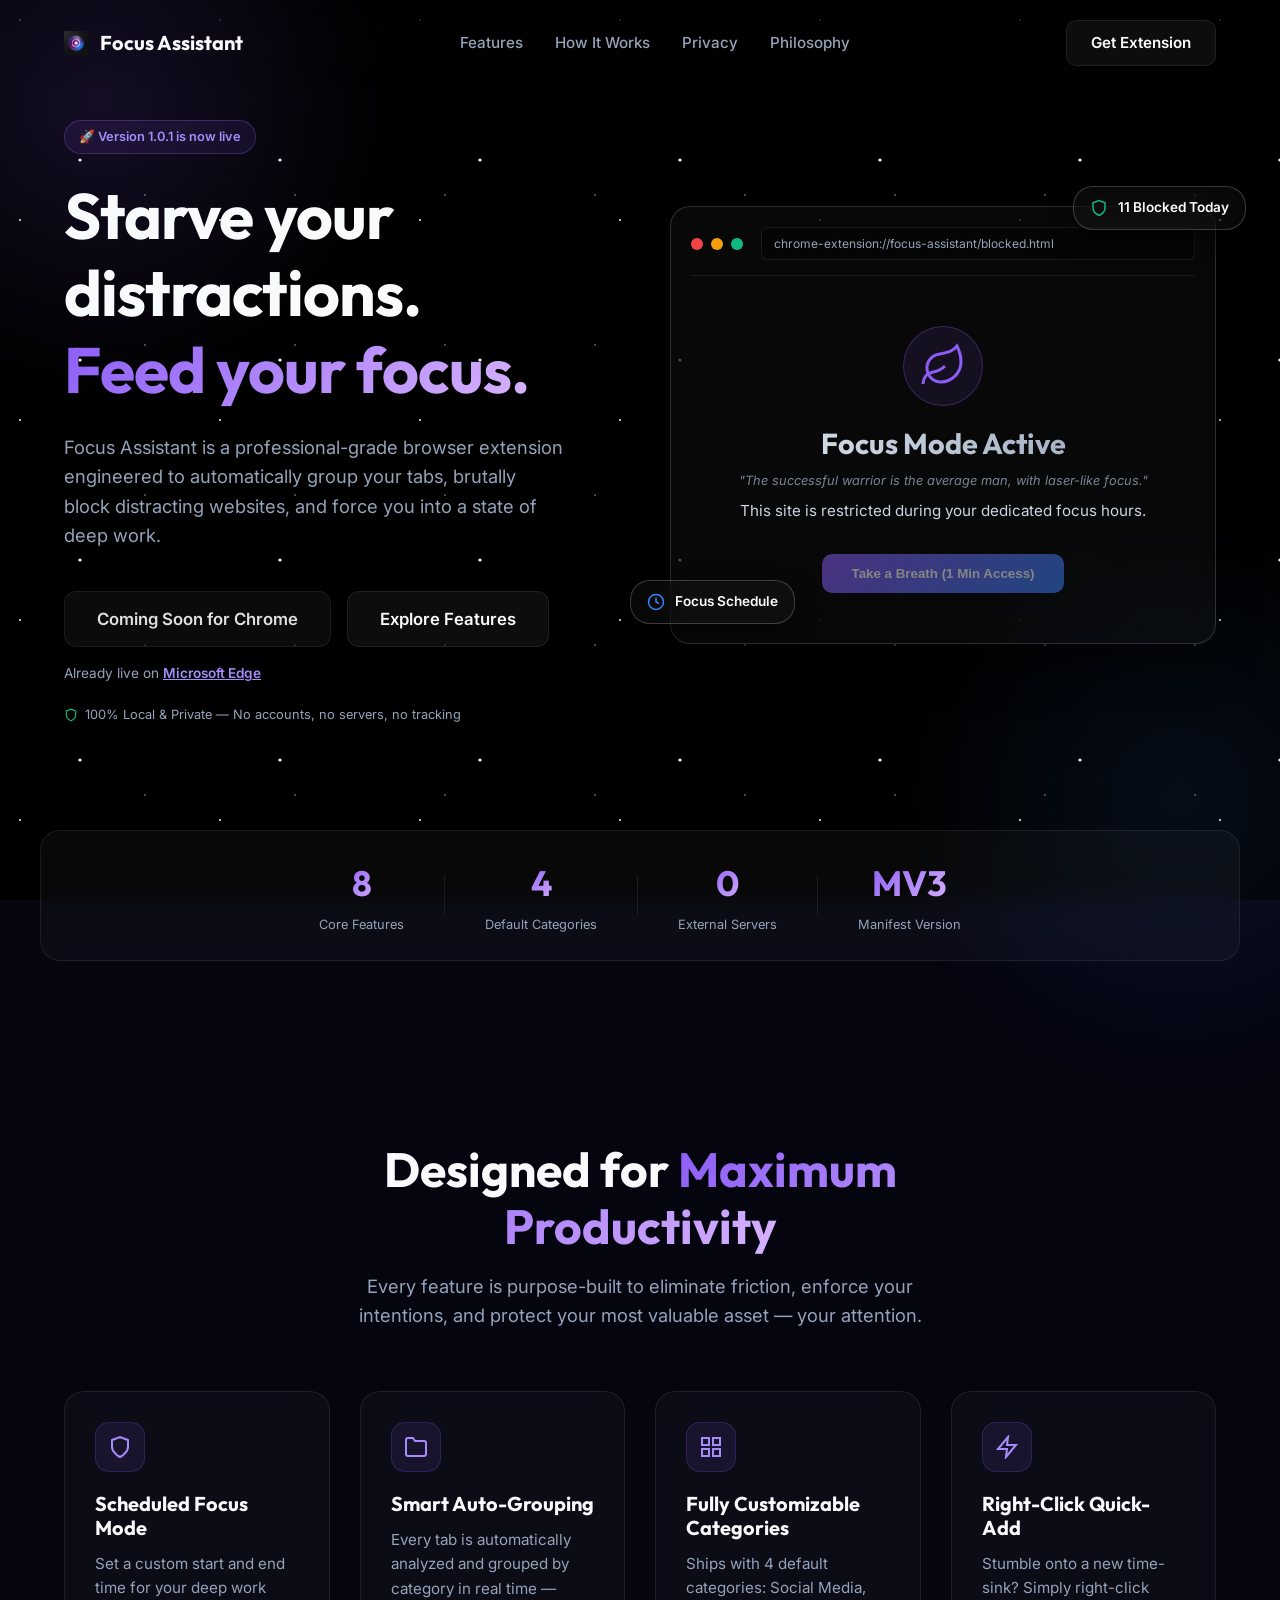
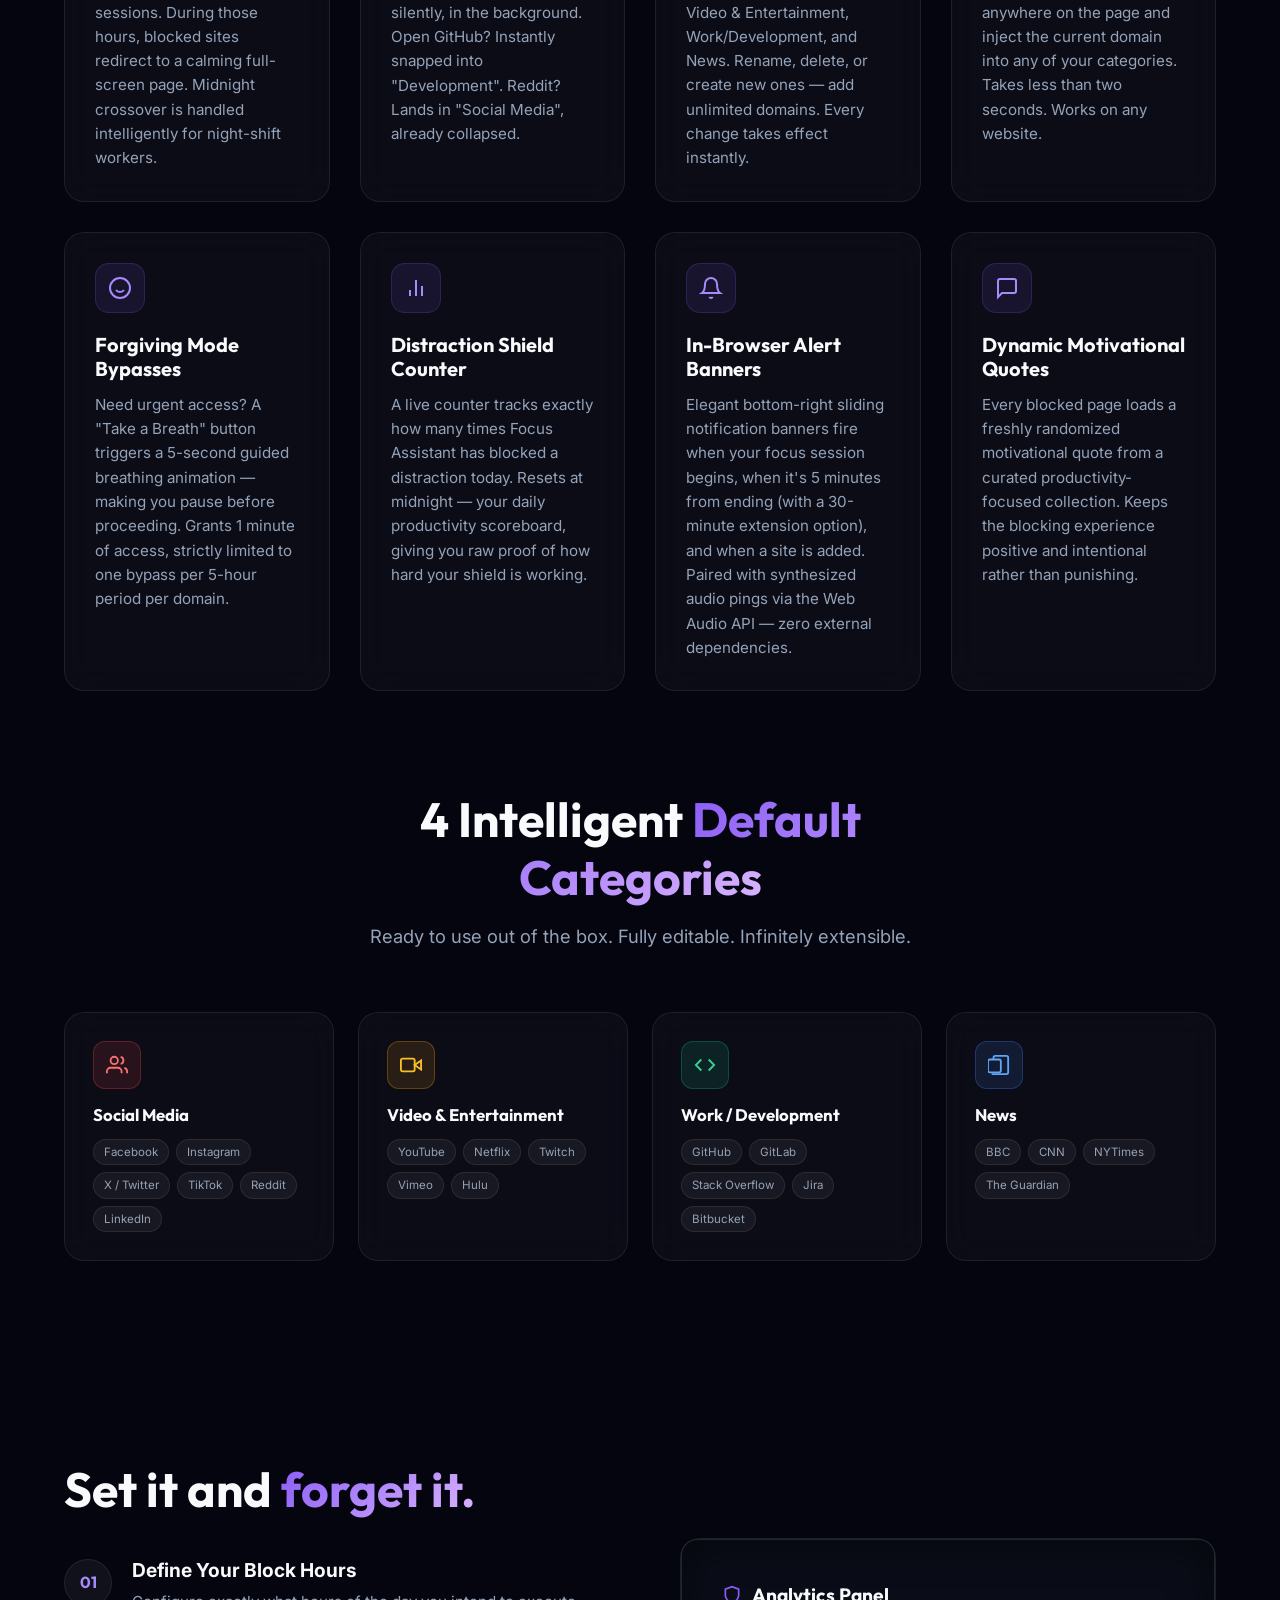
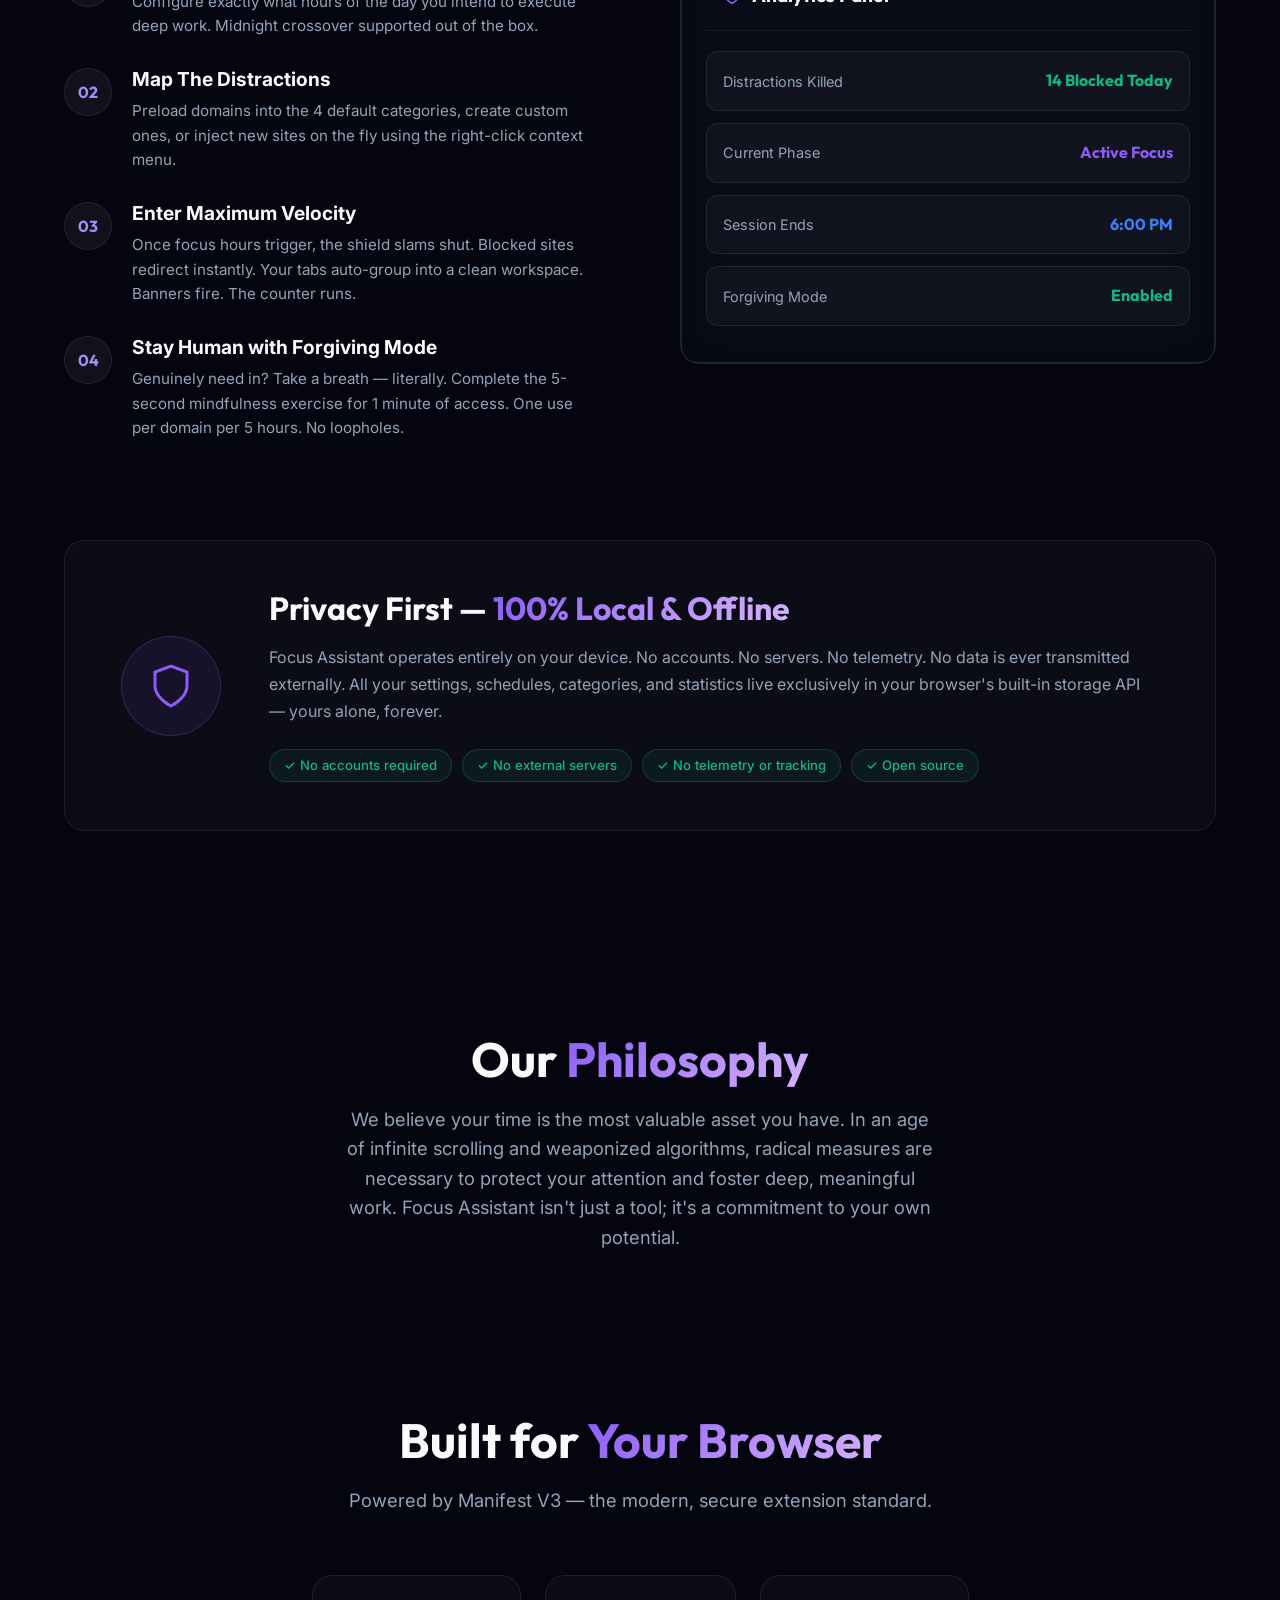
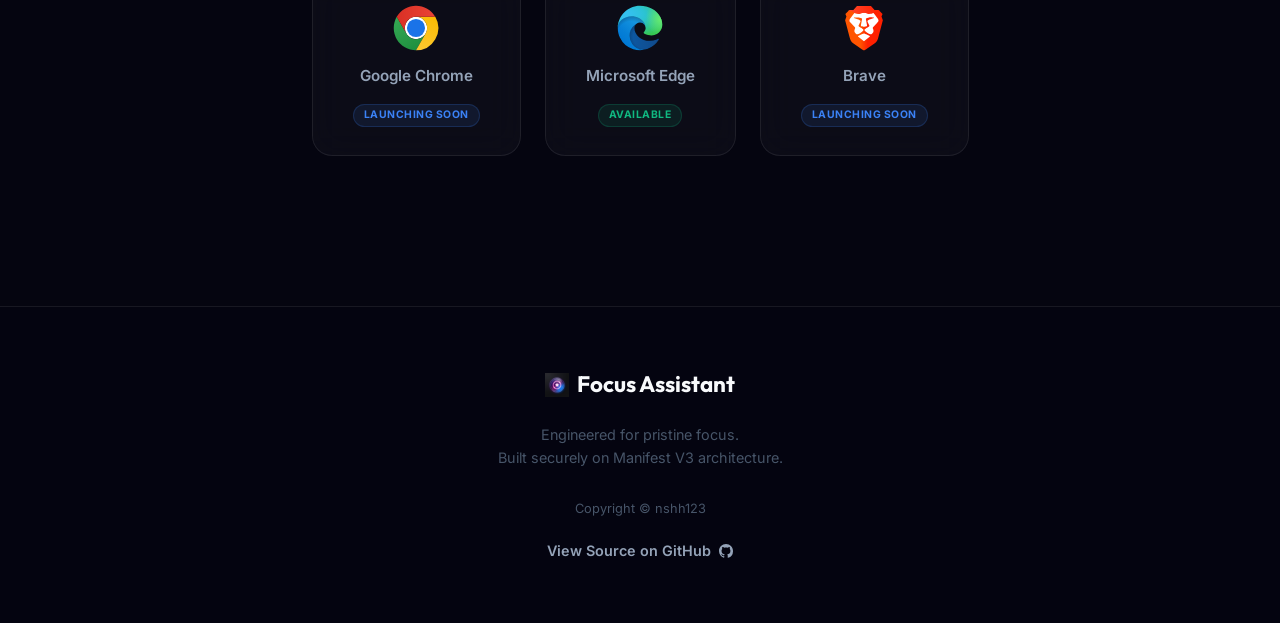
==== commit 3696729e: "Update UI" ====
--- a/index.html
+++ b/index.html
@@ -51,6 +51,10 @@
                     <a href="#" id="install-btn" class="btn btn-primary large shadow-glow">Install for Chrome</a>
                     <a href="#features" class="btn btn-secondary large glass-btn">Explore Features</a>
                 </div>
+                <!-- Secondary Install Message -->
+                <div id="secondary-install-msg" style="margin-top: 16px; font-size: 0.85rem; color: var(--text-muted); display: none;">
+                    Already live on <a href="https://microsoftedge.microsoft.com/addons/detail/lcpmmpbbanaanpbolikagikacmegmiga" target="_blank" style="color: var(--primary-light); font-weight: 600; text-decoration: underline;">Microsoft Edge</a>
+                </div>
                 <!-- Privacy micro-badge -->
                 <div class="privacy-badge">
                     <svg viewBox="0 0 24 24" fill="none" stroke="currentColor" stroke-width="2">
@@ -429,17 +433,20 @@
                 <p>Powered by Manifest V3 — the modern, secure extension standard.</p>
             </div>
             <div class="compat-grid">
-                <div class="compat-card glass-panel">
+                <div class="compat-card glass-panel" id="compat-chrome">
                     <img src="chrome.svg" alt="Google Chrome Logo" width="48" height="48">
                     <span>Google Chrome</span>
-                </div>
-                <div class="compat-card glass-panel">
+                    <span class="status-badge status-soon">Launching Soon</span>
+                </div>
+                <div class="compat-card glass-panel" id="compat-edge">
                     <img src="edge.svg" alt="Microsoft Edge Logo" width="48" height="48">
                     <span>Microsoft Edge</span>
-                </div>
-                <div class="compat-card glass-panel">
+                    <span class="status-badge status-available">Available</span>
+                </div>
+                <div class="compat-card glass-panel" id="compat-brave">
                     <img src="brave.svg" alt="Brave Browser Logo" width="48" height="48">
                     <span>Brave</span>
+                    <span class="status-badge status-soon">Launching Soon</span>
                 </div>
             </div>
         </section>
--- a/style.css
+++ b/style.css
@@ -111,6 +111,7 @@
 .text-gradient {
   background: linear-gradient(135deg, var(--primary), #d8b4fe);
   -webkit-background-clip: text;
+  background-clip: text;
   -webkit-text-fill-color: transparent;
 }
 
@@ -423,6 +424,7 @@
   margin-bottom: 10px;
   background: linear-gradient(to right, #e2e8f0, #94a3b8);
   -webkit-background-clip: text;
+  background-clip: text;
   -webkit-text-fill-color: transparent;
 }
 
@@ -909,6 +911,28 @@
   color: var(--text-main);
 }
 
+.status-badge {
+  font-size: 0.65rem;
+  padding: 2px 10px;
+  border-radius: 20px;
+  font-weight: 700;
+  text-transform: uppercase;
+  letter-spacing: 0.5px;
+  margin-top: 4px;
+}
+
+.status-available {
+  background: rgba(16, 185, 129, 0.1);
+  color: var(--success);
+  border: 1px solid rgba(16, 185, 129, 0.2);
+}
+
+.status-soon {
+  background: rgba(59, 130, 246, 0.1);
+  color: var(--secondary);
+  border: 1px solid rgba(59, 130, 246, 0.2);
+}
+
 /* ── Tablet (≤ 900px) ── */
 @media (max-width: 900px) {
   .hero {
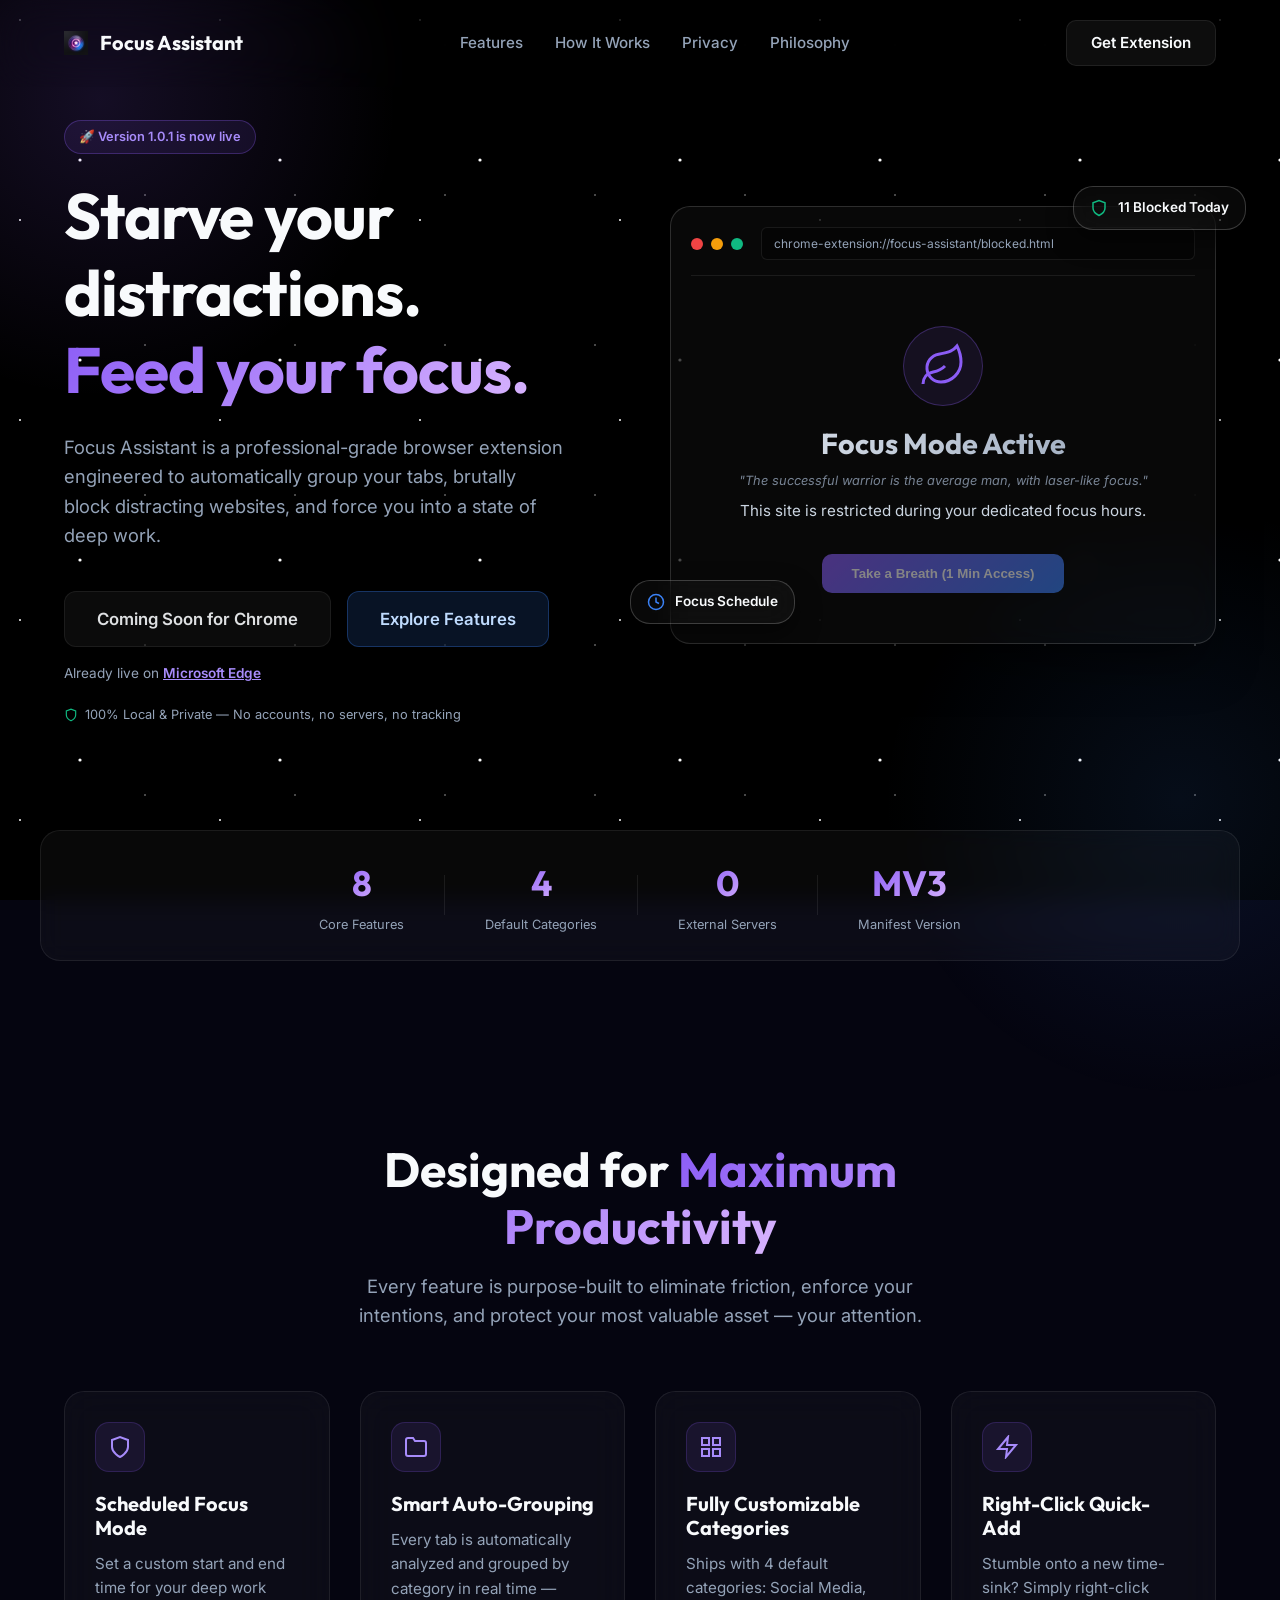
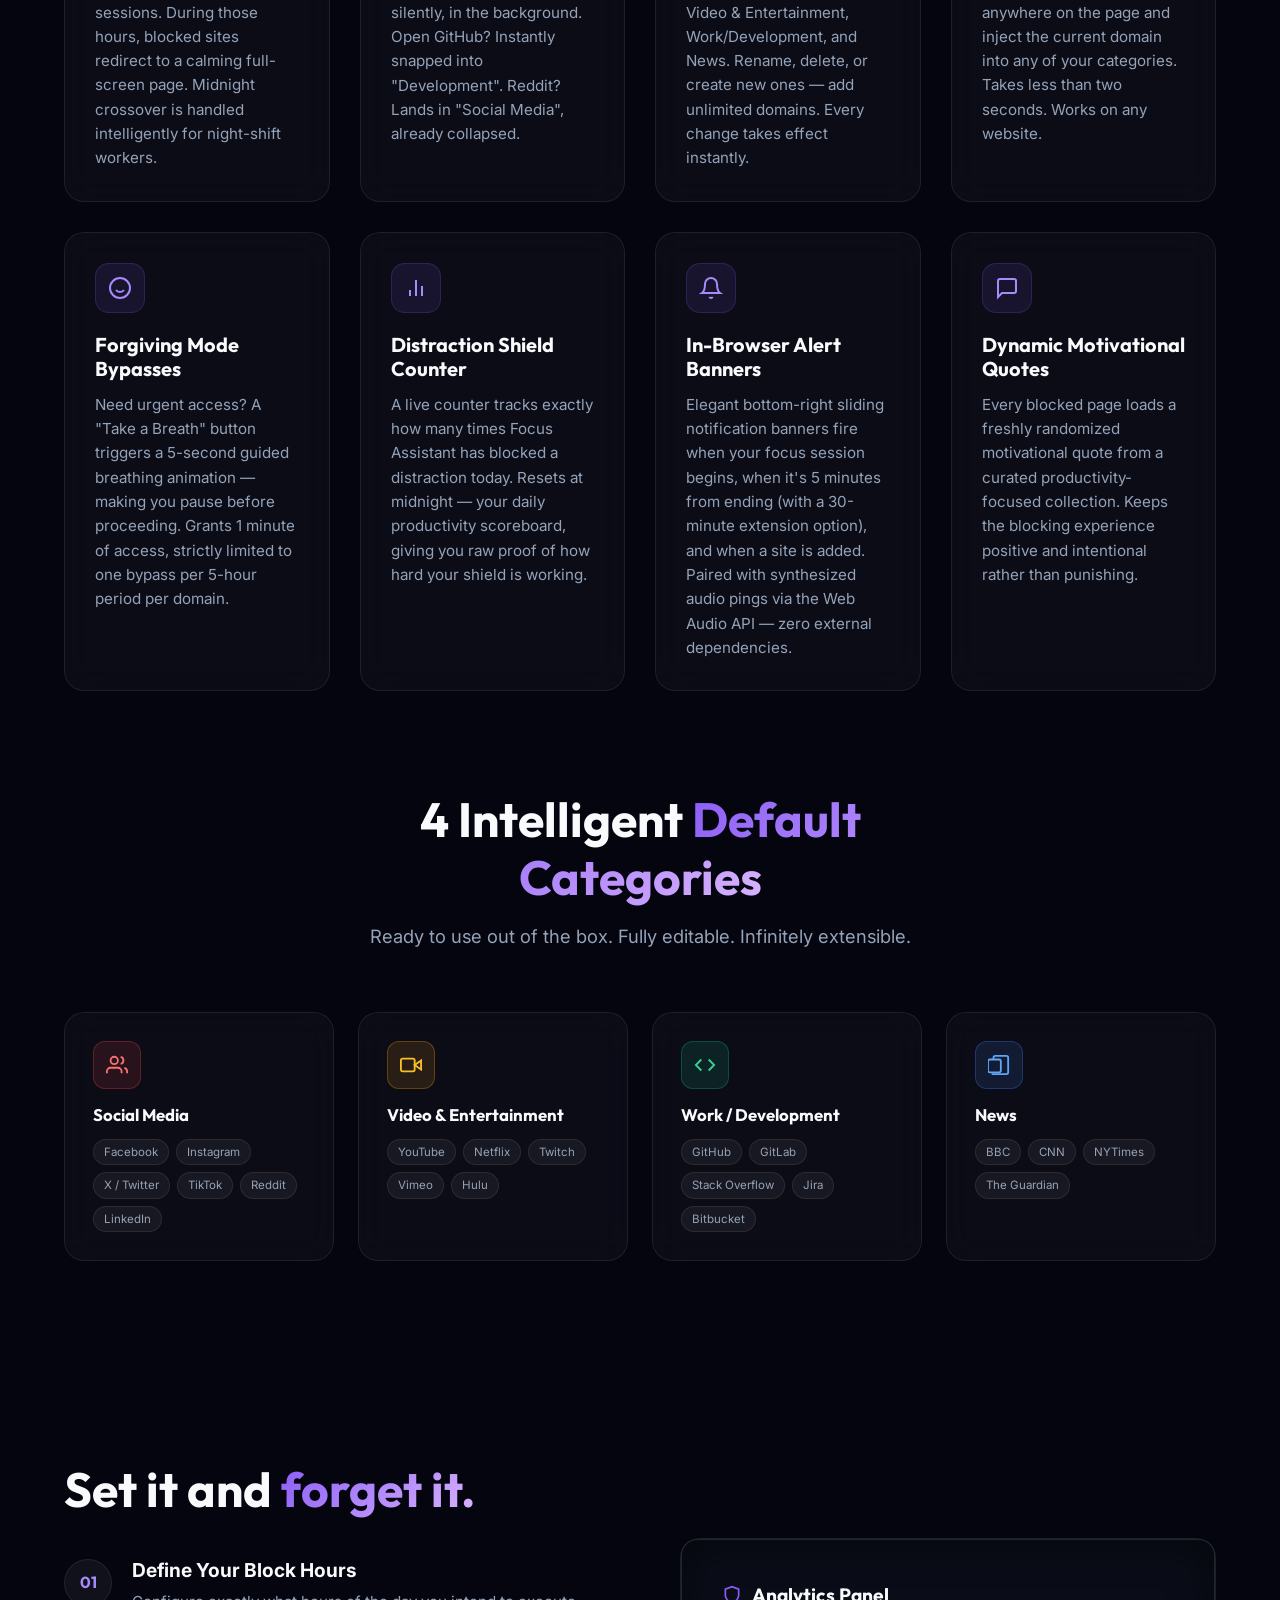
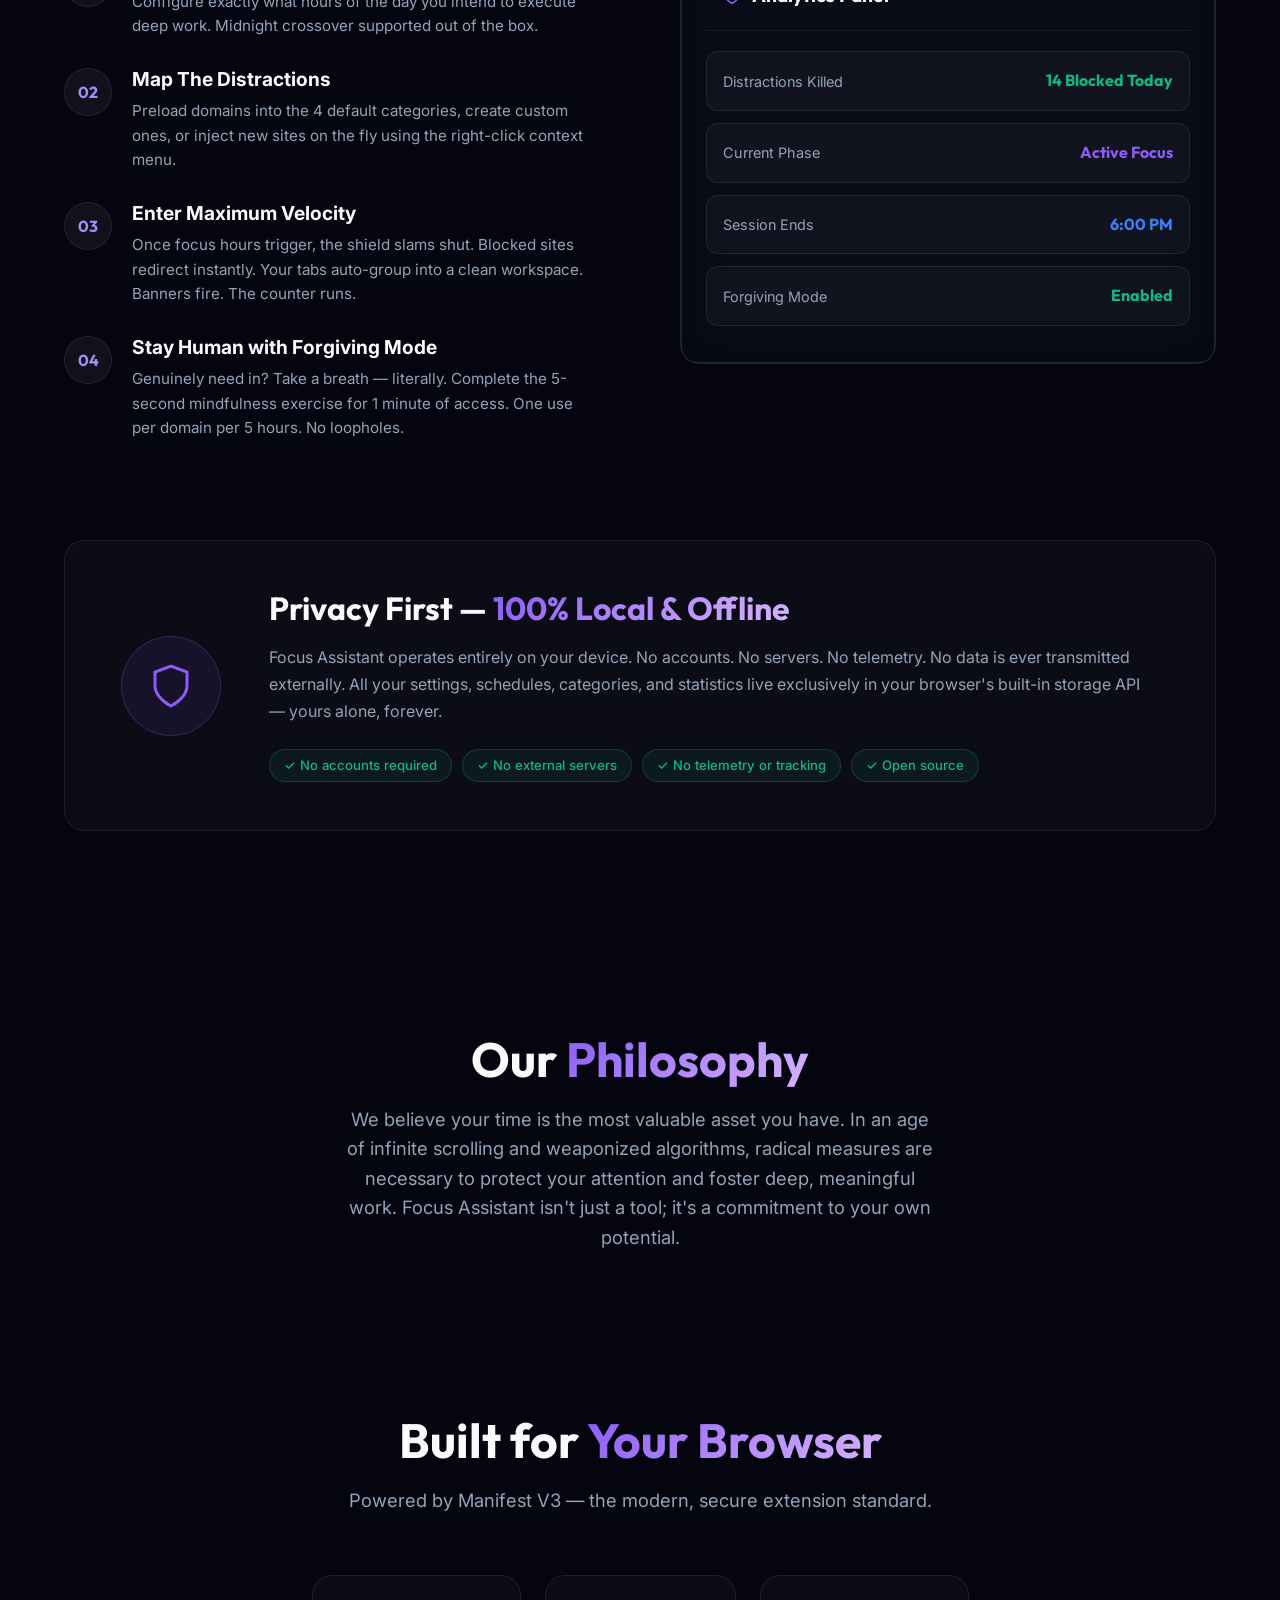
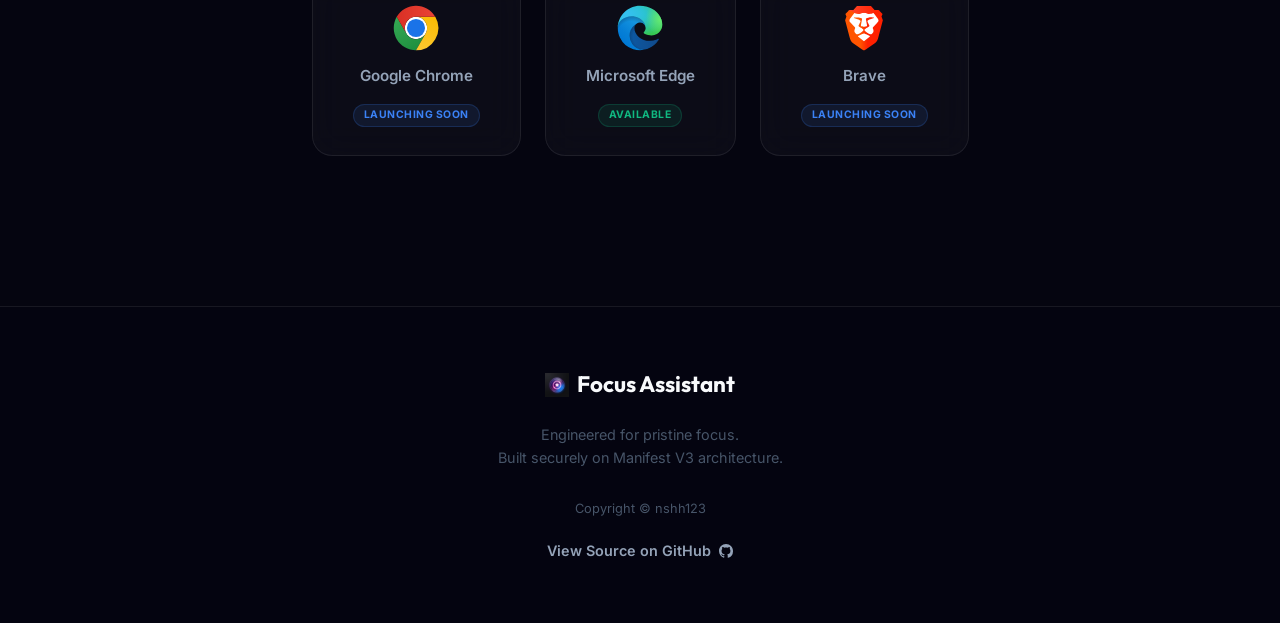
==== commit 67af60eb: "Add favicon to index.html" ====
--- a/index.html
+++ b/index.html
@@ -7,6 +7,7 @@
     <title>Focus Assistant | Reclaim Your Time</title>
     <meta name="description"
         content="The ultimate browser extension that systematically enforces focus through dynamic domain blocking, automated tab grouping, and mindful psychological bypasses.">
+    <link rel="icon" type="image/png" href="icon.png">
     <link
         href="https://fonts.googleapis.com/css2?family=Inter:wght@300;400;500;600;800&family=Outfit:wght@400;700&display=swap"
         rel="stylesheet">
--- a/style.css
+++ b/style.css
@@ -269,6 +269,20 @@
   border-color: var(--glass-highlight);
 }
 
+.btn-secondary {
+  background: rgba(59, 130, 246, 0.15);
+  border: 1px solid rgba(59, 130, 246, 0.3);
+  color: #bfdbfe;
+  backdrop-filter: blur(10px);
+}
+
+.btn-secondary:hover {
+  background: rgba(59, 130, 246, 0.25);
+  border-color: rgba(59, 130, 246, 0.6);
+  color: #ffffff;
+}
+
+
 /* Hero Section */
 .hero {
   padding: 120px 24px 100px;
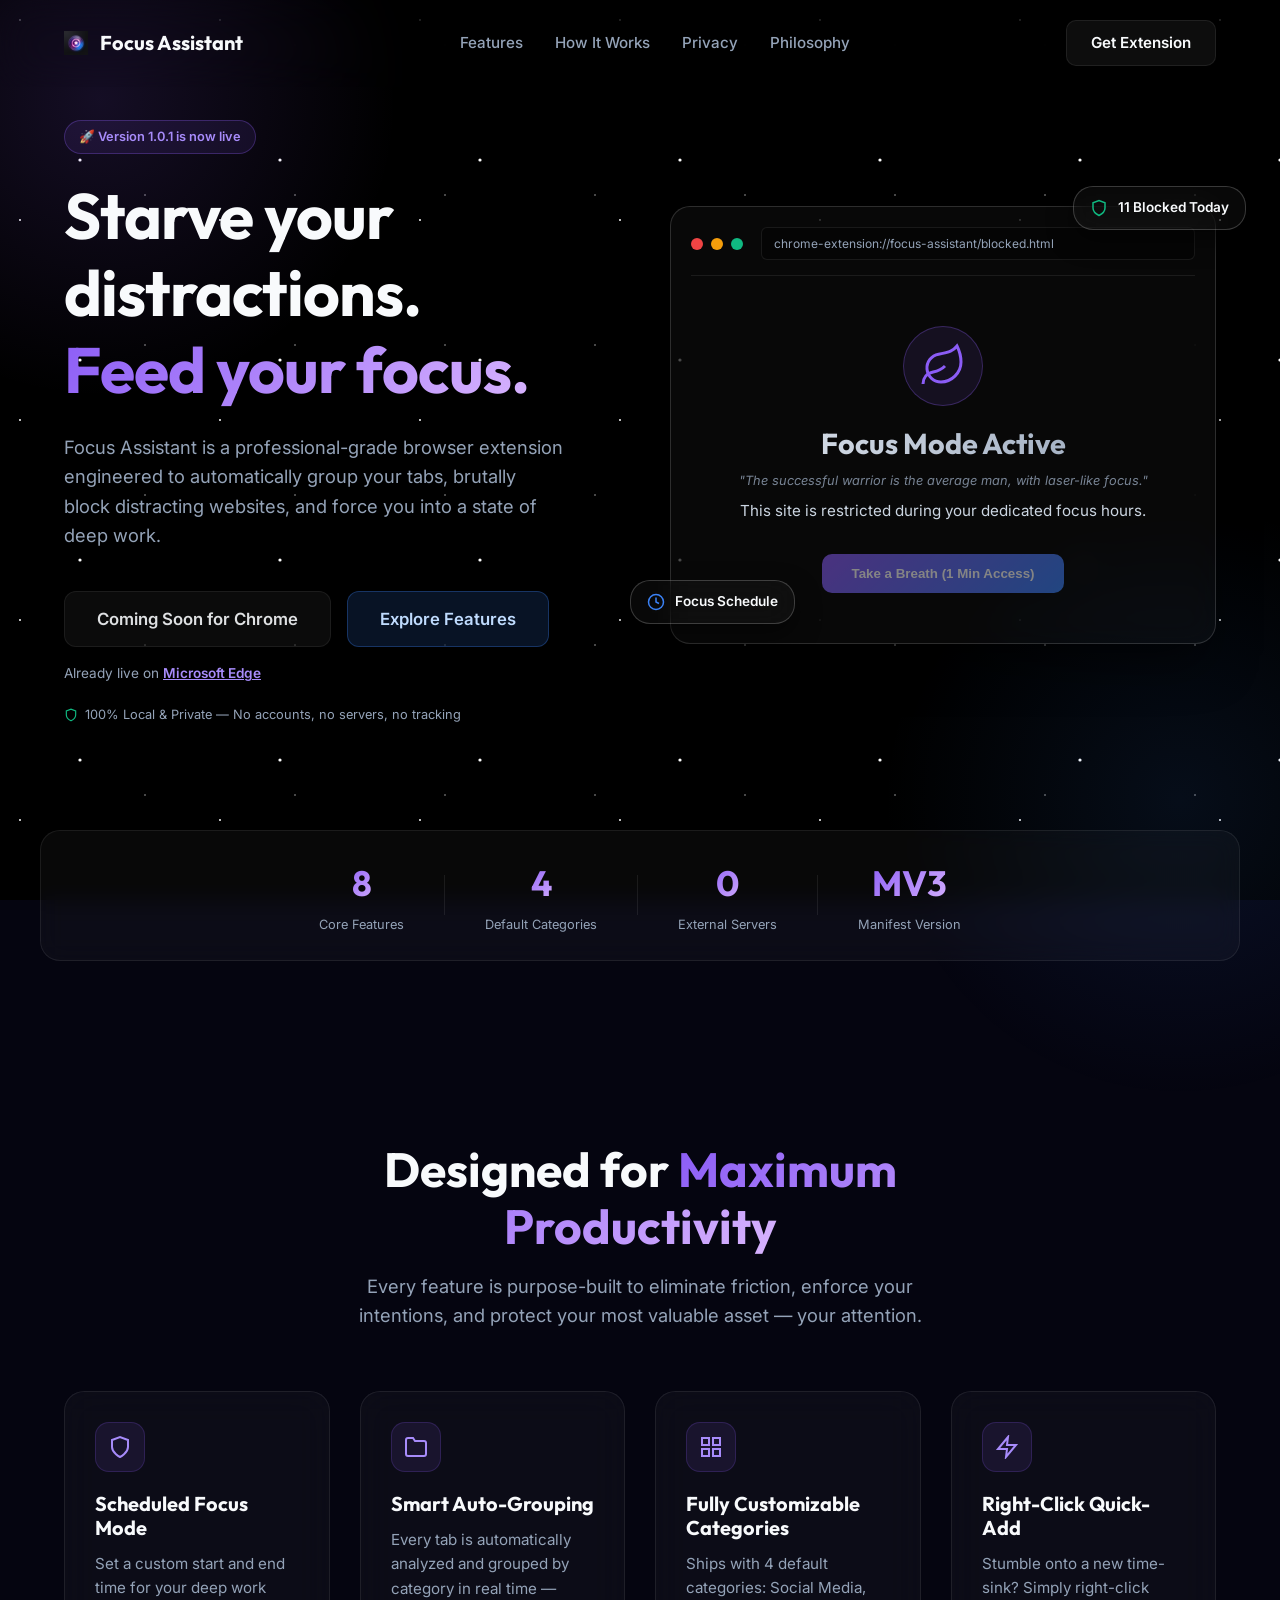
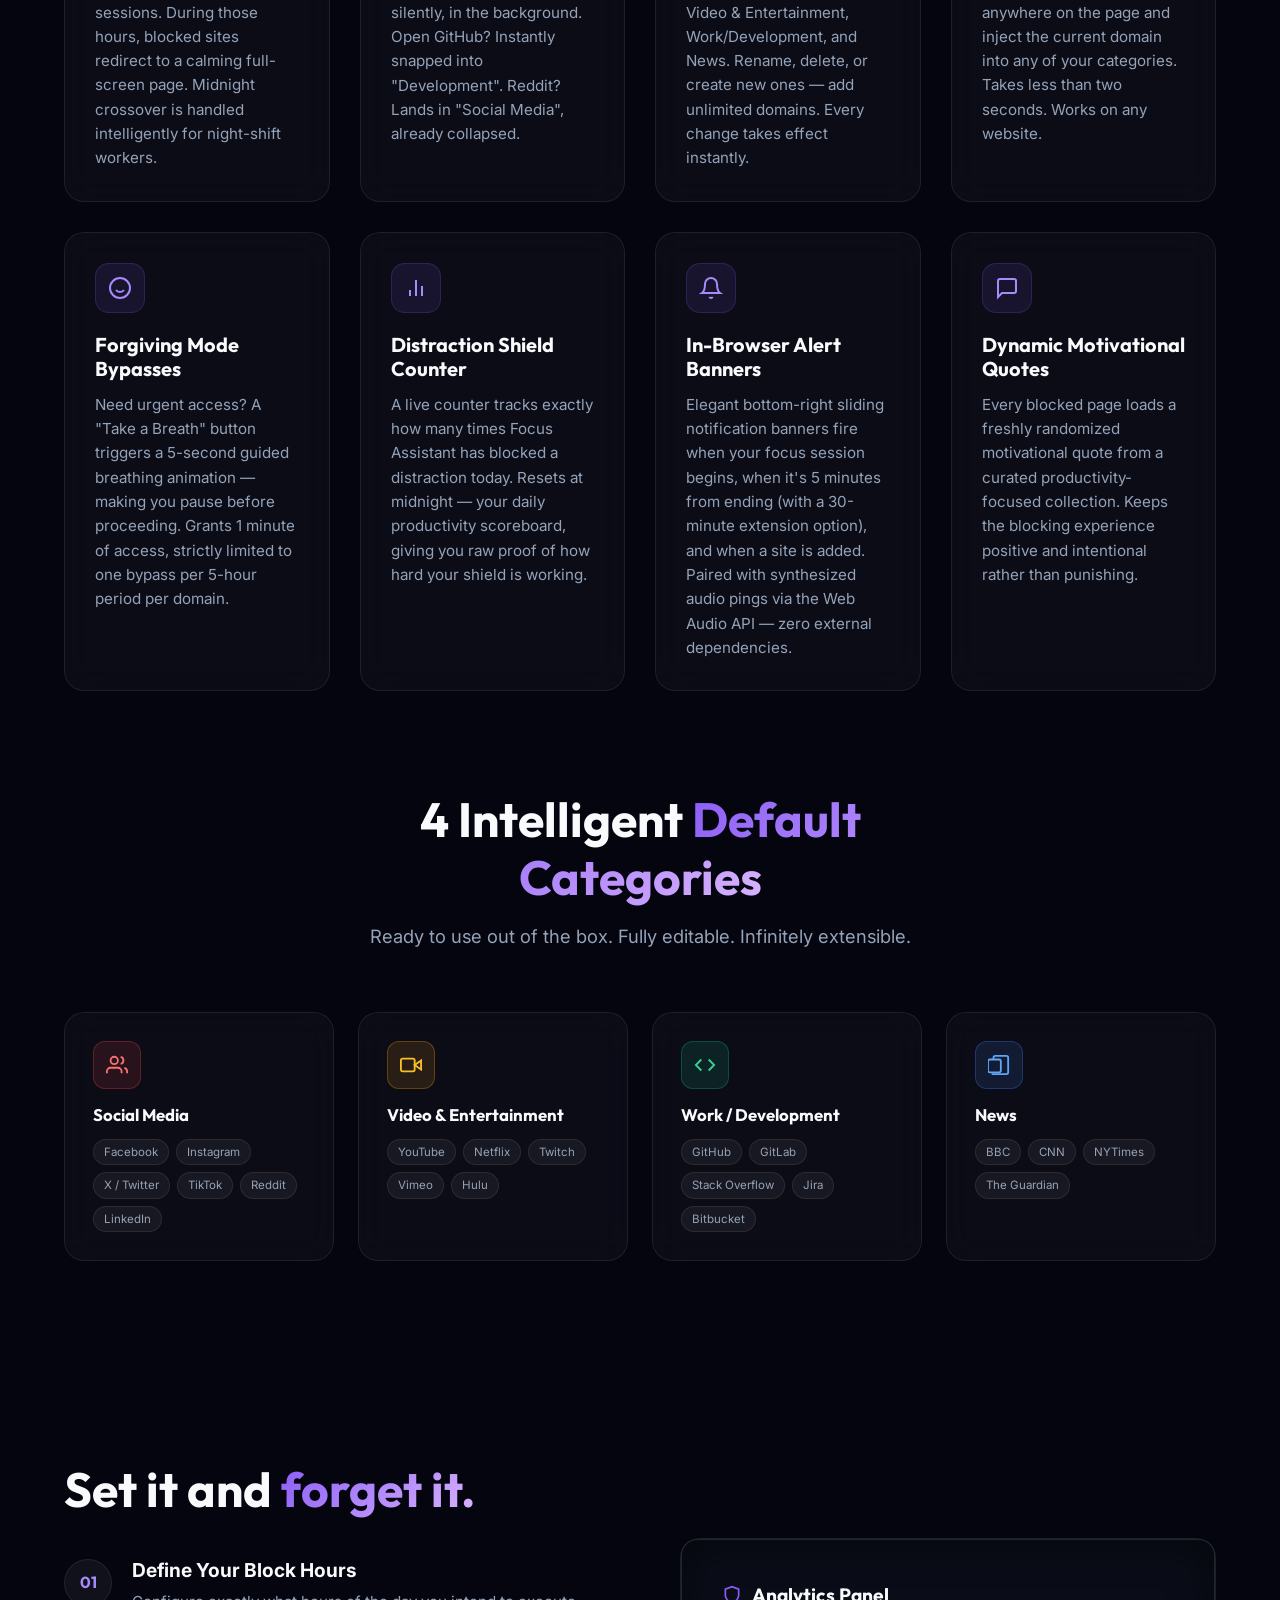
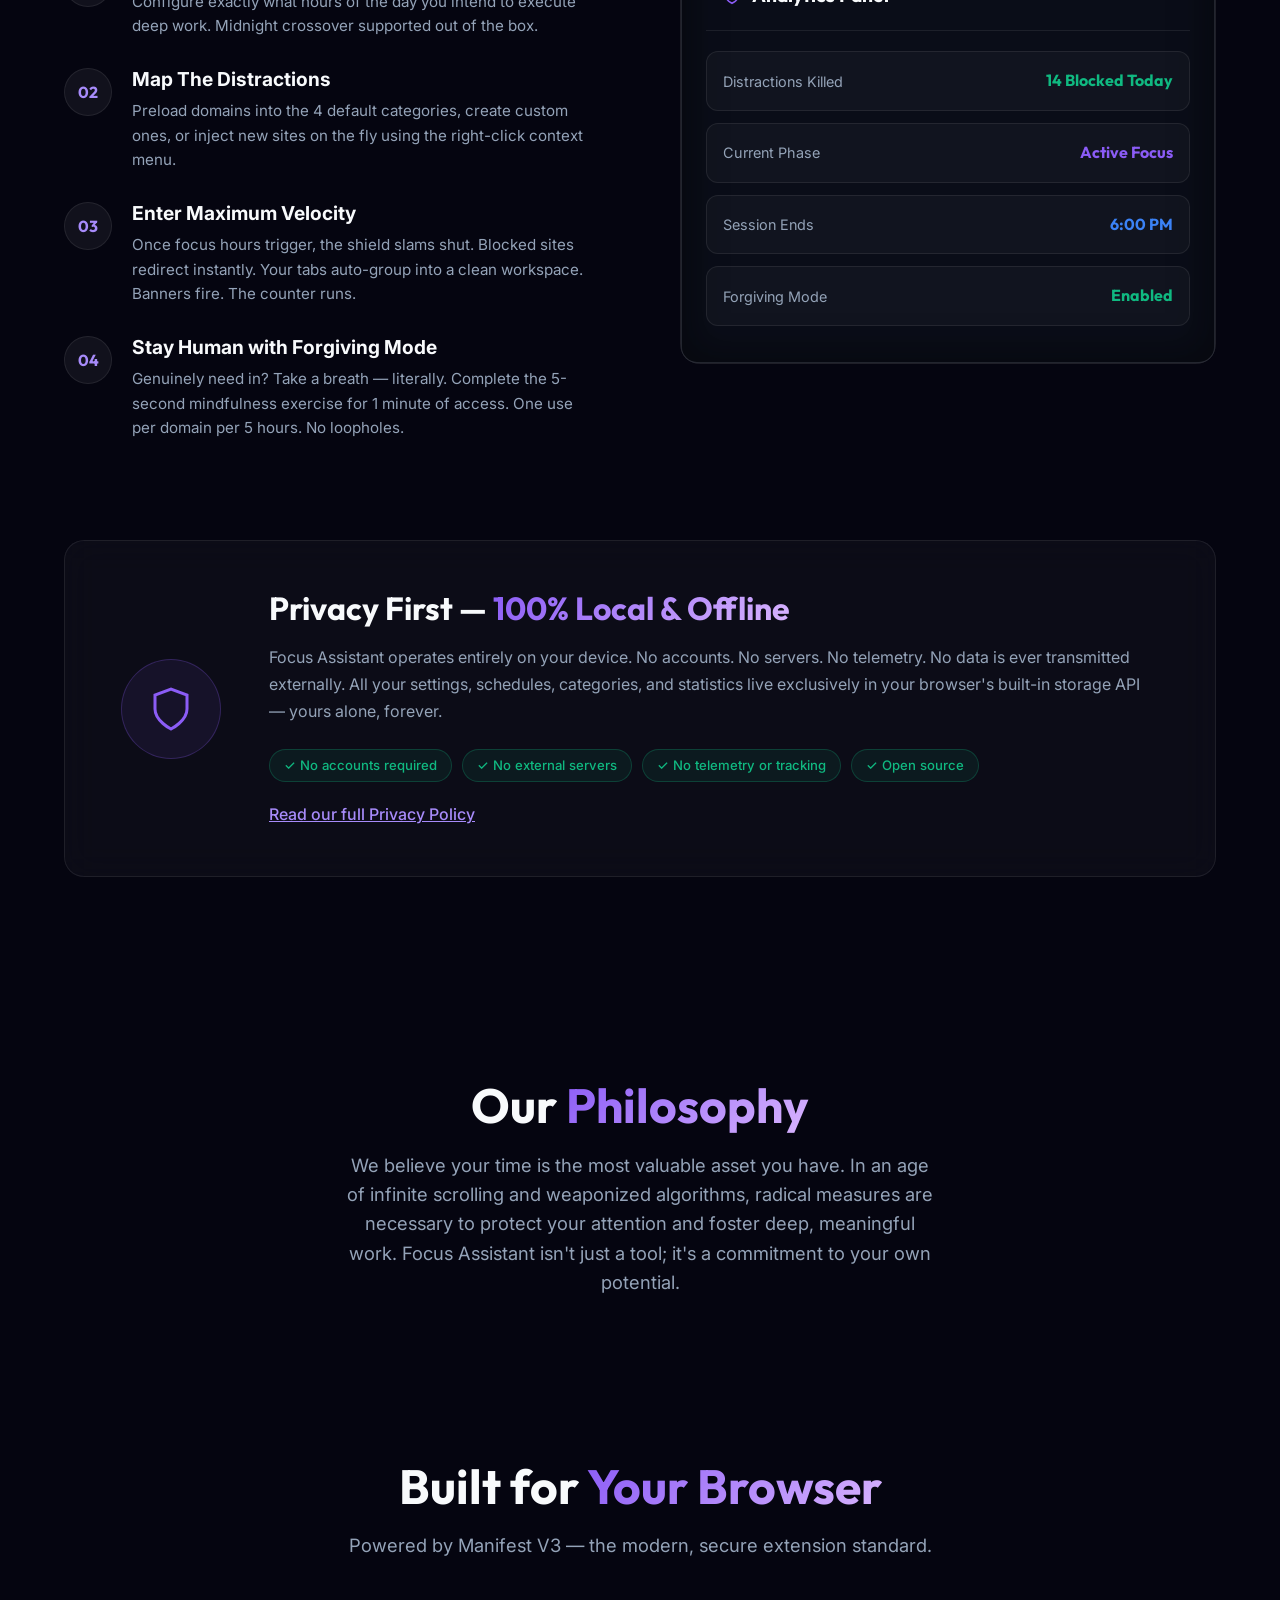
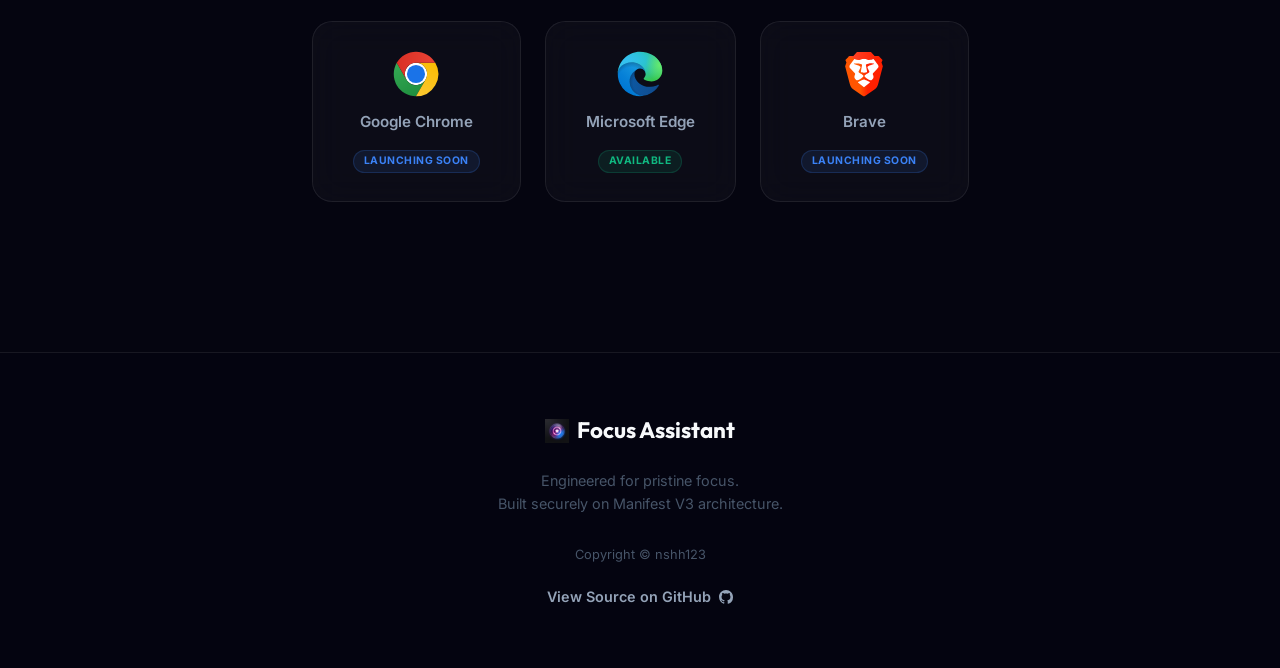
==== commit 4a8cb3c9: "Add full privacy policy page" ====
--- a/index.html
+++ b/index.html
@@ -7,6 +7,7 @@
     <title>Focus Assistant | Reclaim Your Time</title>
     <meta name="description"
         content="The ultimate browser extension that systematically enforces focus through dynamic domain blocking, automated tab grouping, and mindful psychological bypasses.">
+    <meta name="google-site-verification" content="hvd3Duqqa2srZv6n9dbS_oPfcqw6Vwh13MjIYDx2Yb4" />
     <link rel="icon" type="image/png" href="icon.png">
     <link
         href="https://fonts.googleapis.com/css2?family=Inter:wght@300;400;500;600;800&family=Outfit:wght@400;700&display=swap"
@@ -411,6 +412,9 @@
                         <span class="priv-pill">✓ No telemetry or tracking</span>
                         <span class="priv-pill">✓ Open source</span>
                     </div>
+                    <div style="margin-top: 20px;">
+                        <a href="privacy.html" style="color: var(--primary-light); text-decoration: underline; font-weight: 500;">Read our full Privacy Policy</a>
+                    </div>
                 </div>
             </div>
         </section>
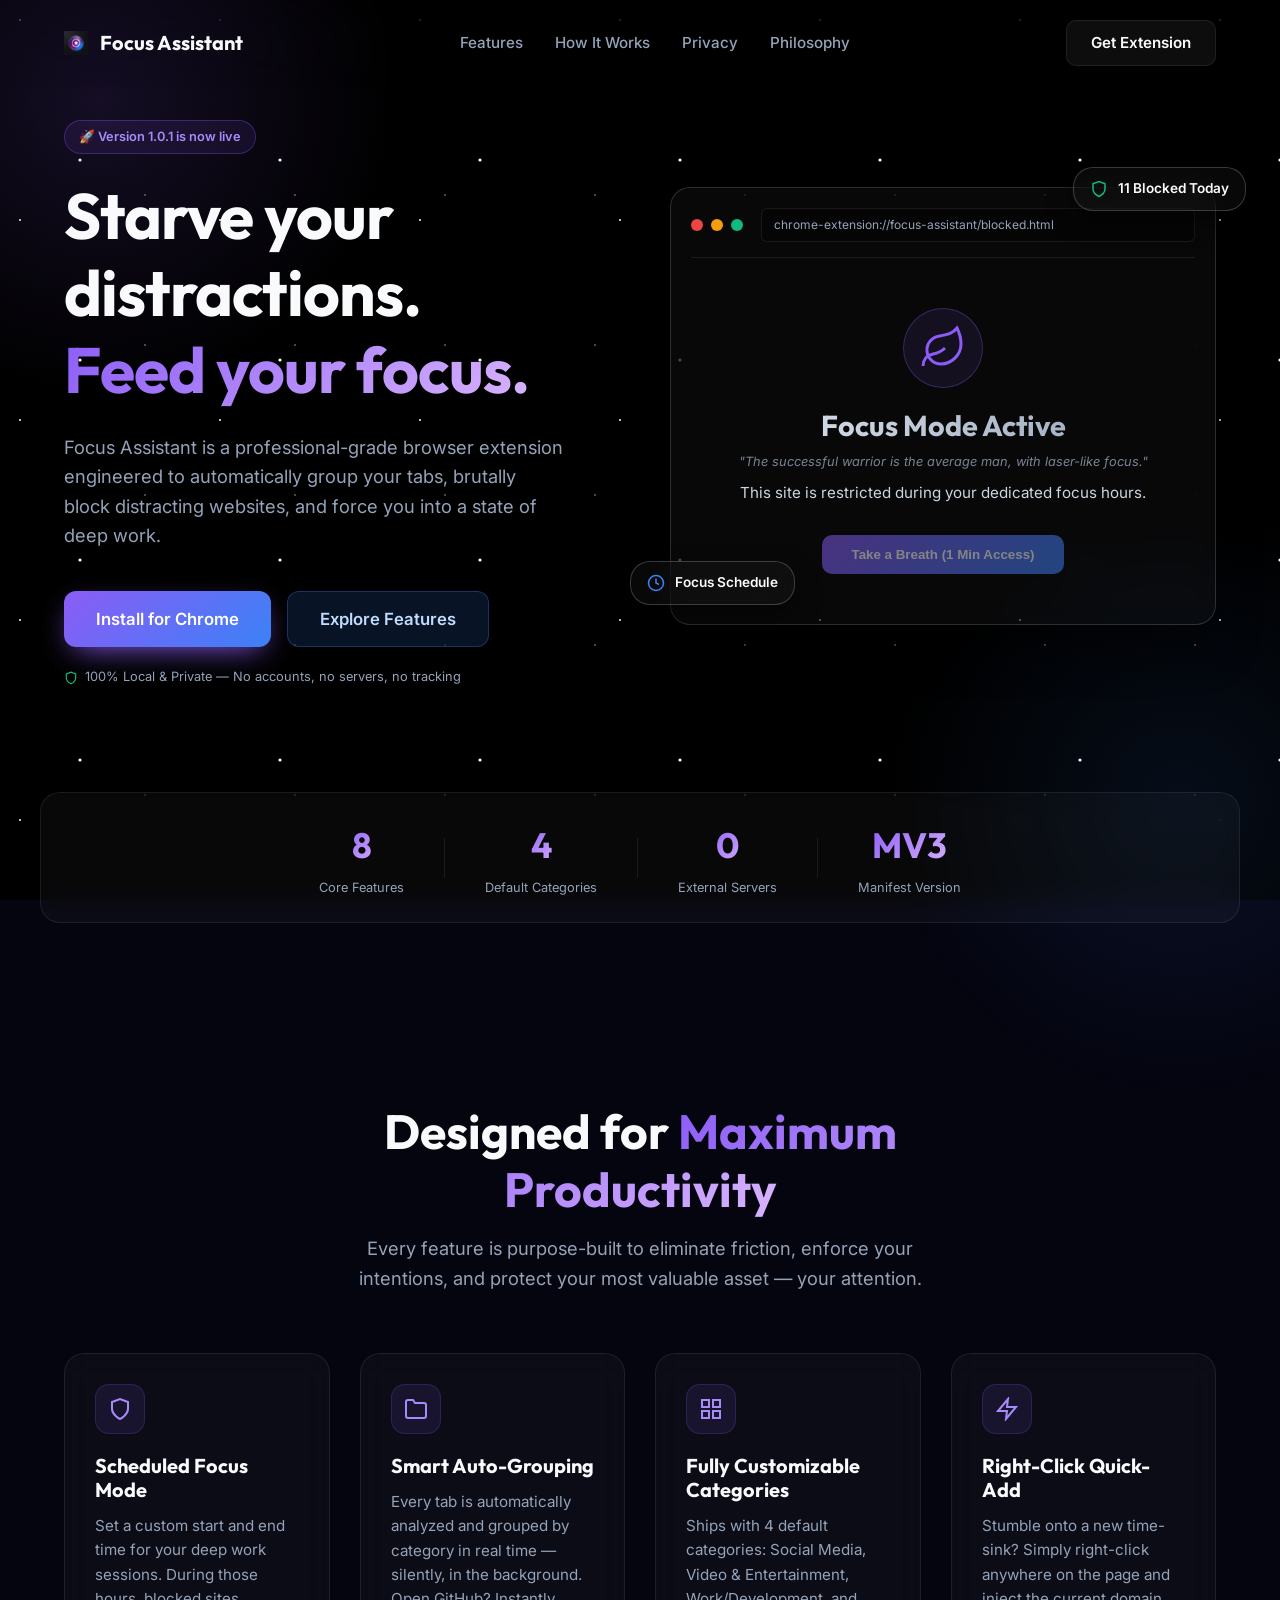
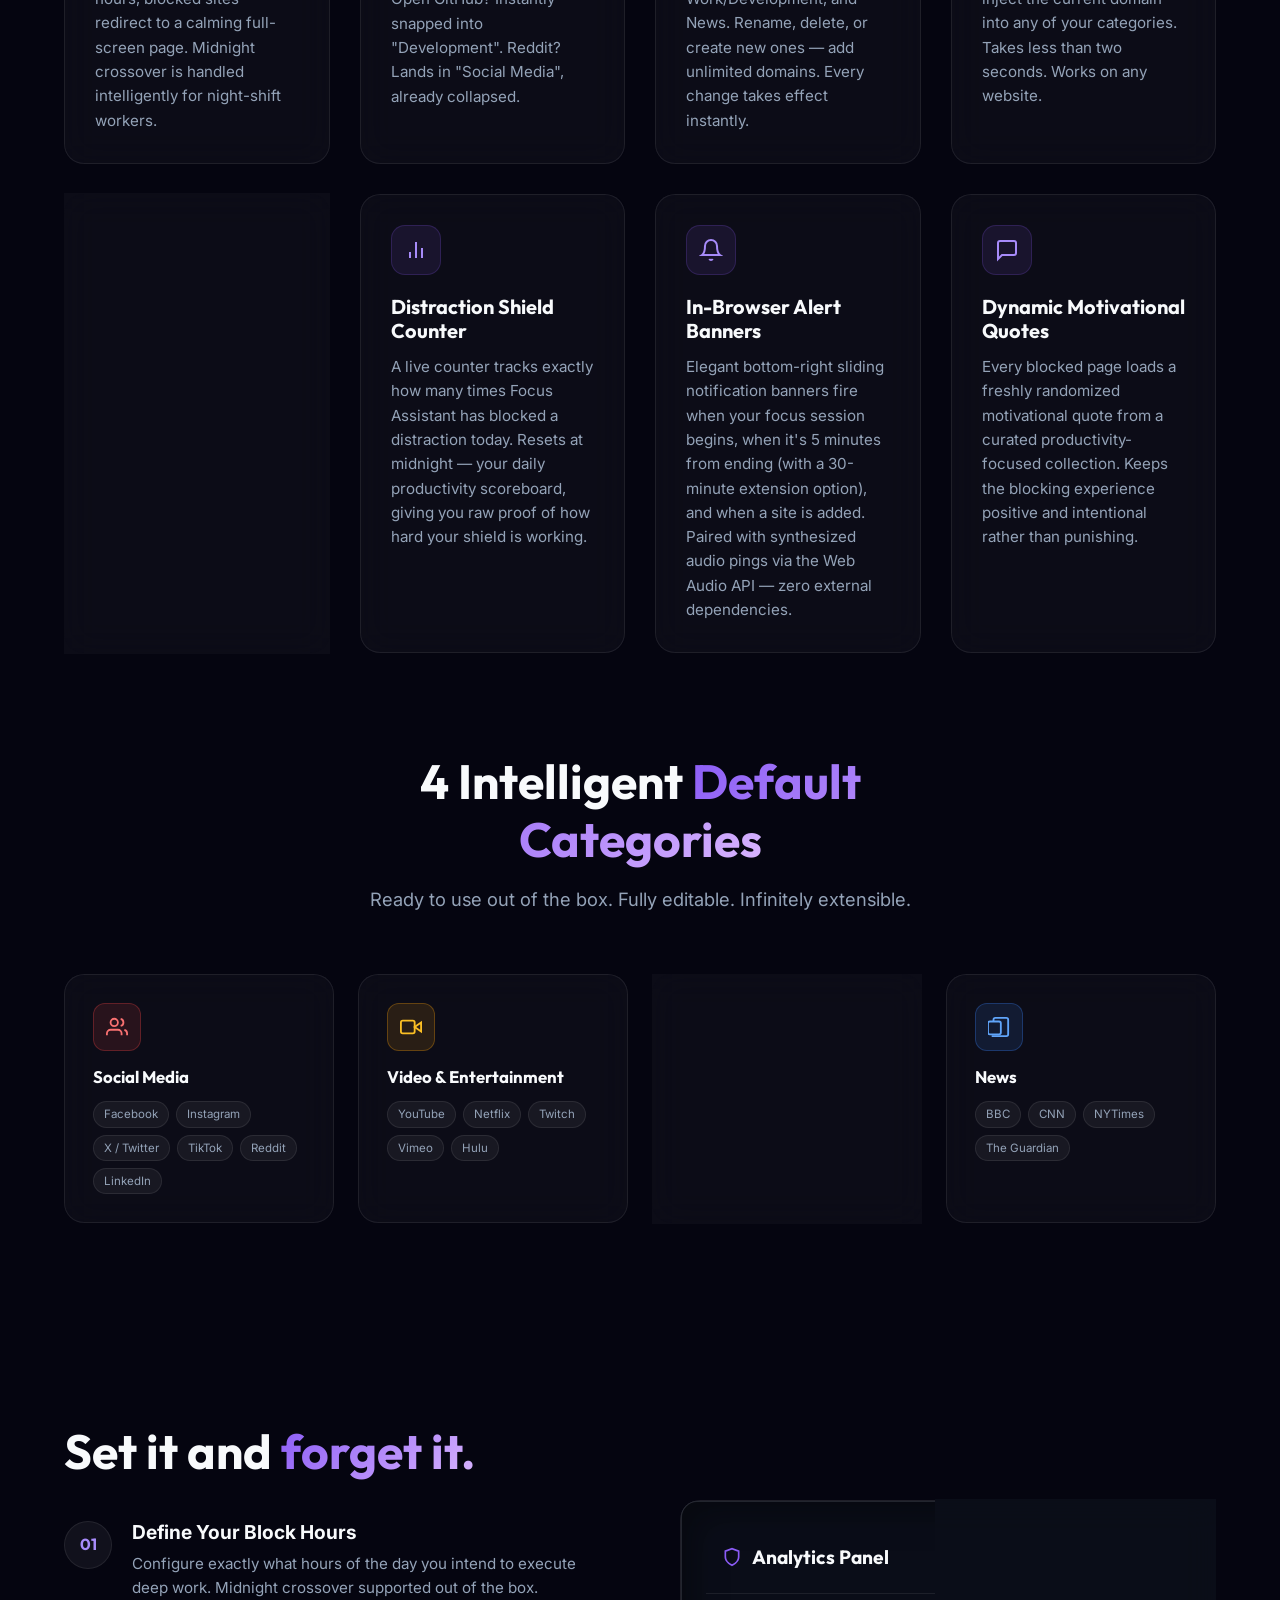
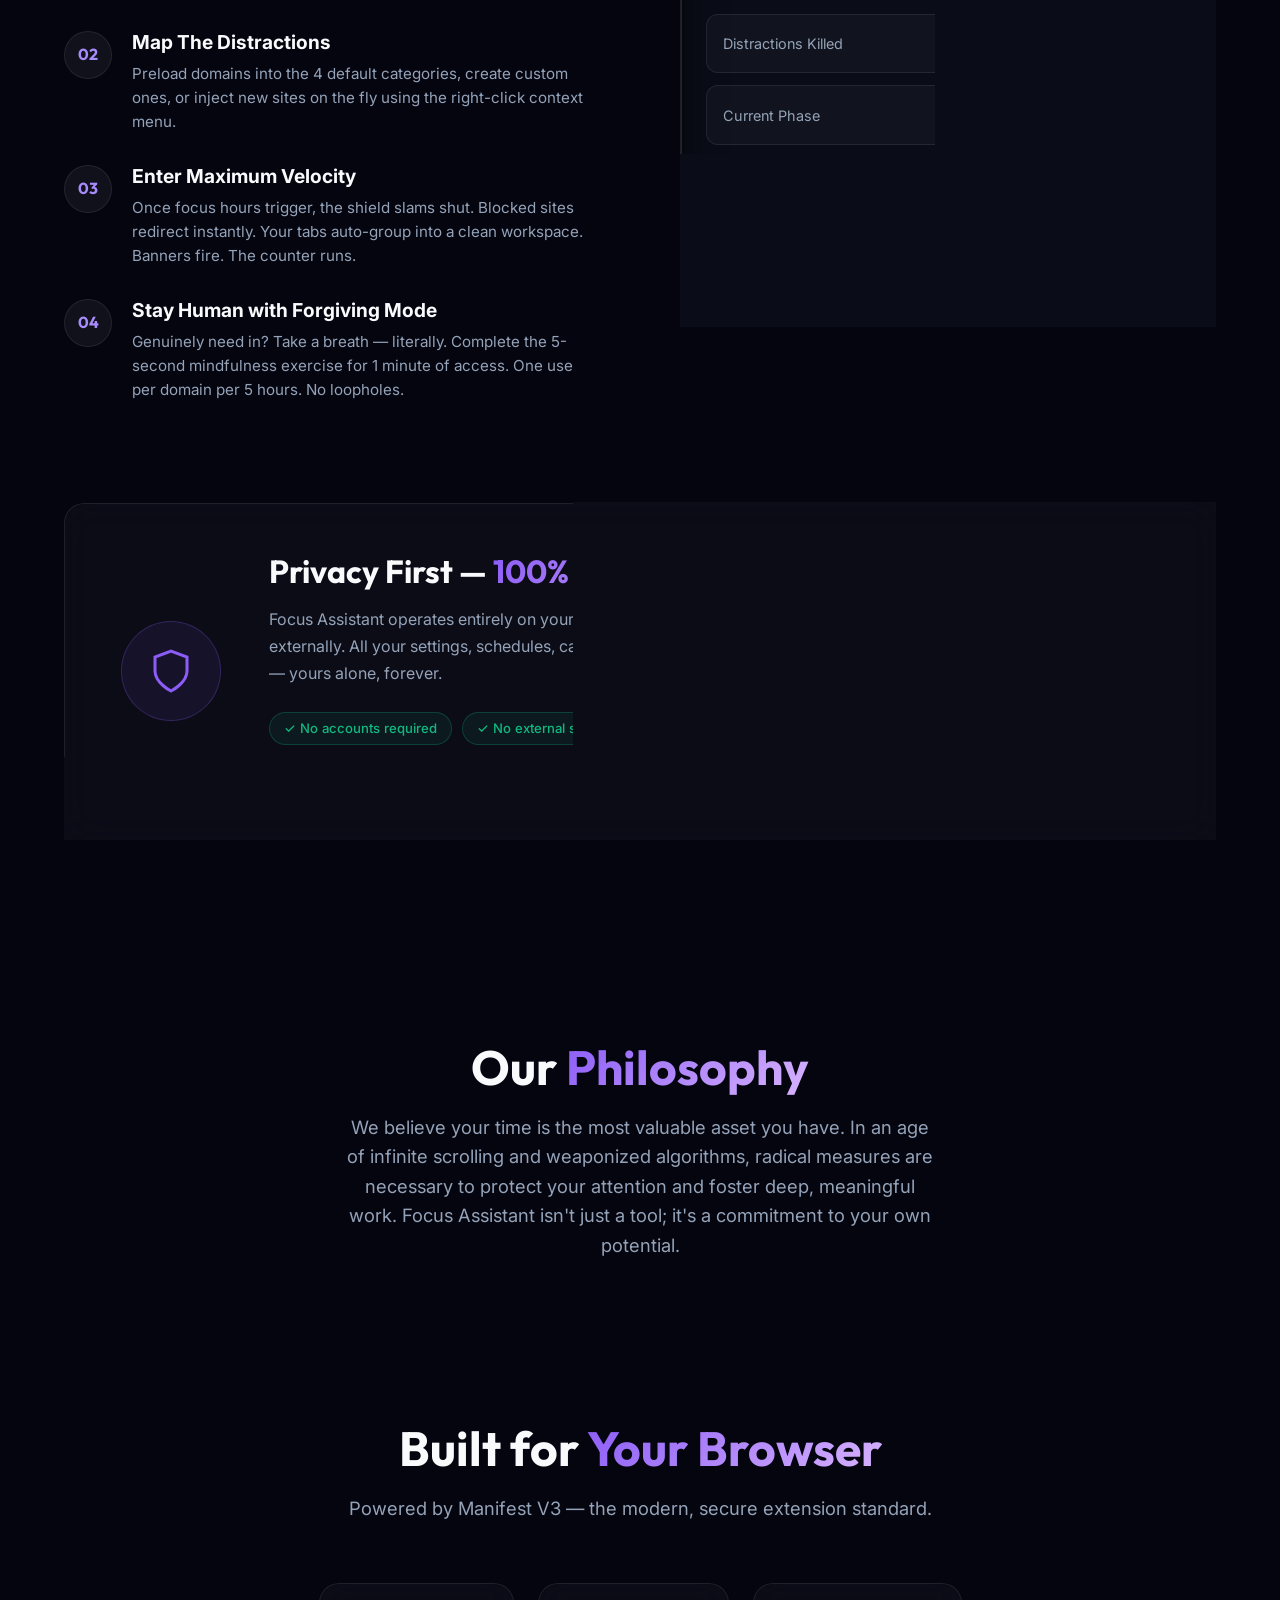
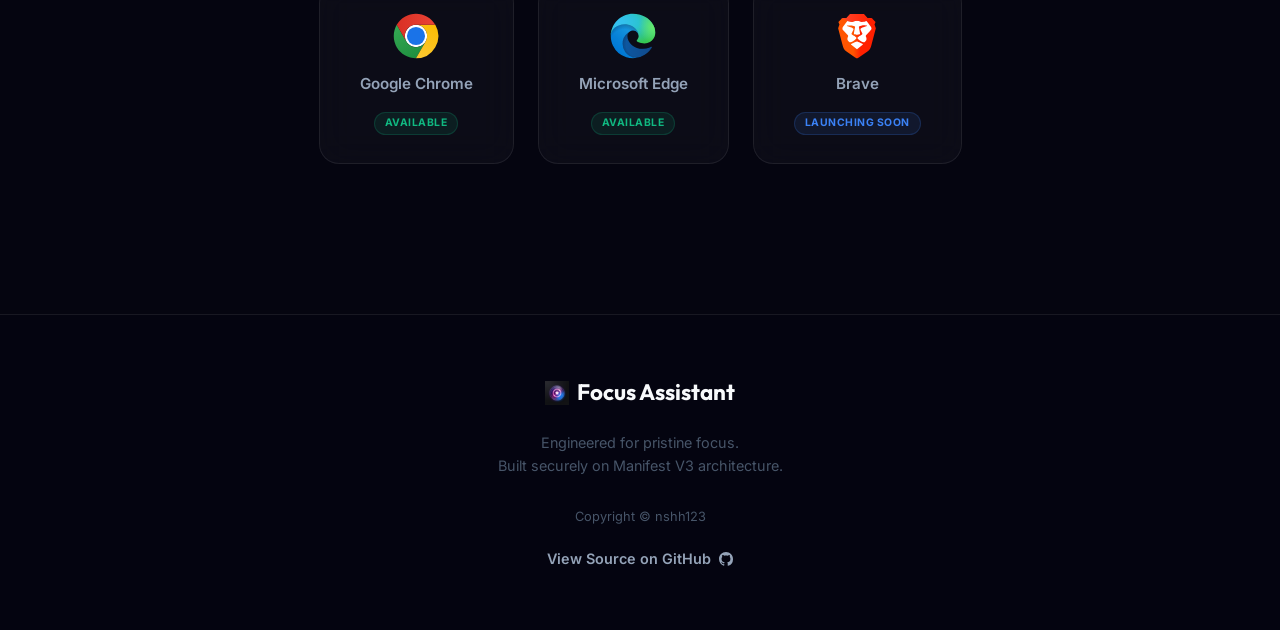
==== commit da05bfed: "Update links and status for Chrome release" ====
--- a/index.html
+++ b/index.html
@@ -55,7 +55,7 @@
                 </div>
                 <!-- Secondary Install Message -->
                 <div id="secondary-install-msg" style="margin-top: 16px; font-size: 0.85rem; color: var(--text-muted); display: none;">
-                    Already live on <a href="https://microsoftedge.microsoft.com/addons/detail/lcpmmpbbanaanpbolikagikacmegmiga" target="_blank" style="color: var(--primary-light); font-weight: 600; text-decoration: underline;">Microsoft Edge</a>
+                    Already live on <a href="https://chromewebstore.google.com/detail/gdponblnmkoilofphdpofjfndnclmlje" target="_blank" style="color: var(--primary-light); font-weight: 600; text-decoration: underline;">Google Chrome</a> &amp; <a href="https://microsoftedge.microsoft.com/addons/detail/lcpmmpbbanaanpbolikagikacmegmiga" target="_blank" style="color: var(--primary-light); font-weight: 600; text-decoration: underline;">Microsoft Edge</a>
                 </div>
                 <!-- Privacy micro-badge -->
                 <div class="privacy-badge">
@@ -441,7 +441,7 @@
                 <div class="compat-card glass-panel" id="compat-chrome">
                     <img src="chrome.svg" alt="Google Chrome Logo" width="48" height="48">
                     <span>Google Chrome</span>
-                    <span class="status-badge status-soon">Launching Soon</span>
+                    <span class="status-badge status-available">Available</span>
                 </div>
                 <div class="compat-card glass-panel" id="compat-edge">
                     <img src="edge.svg" alt="Microsoft Edge Logo" width="48" height="48">
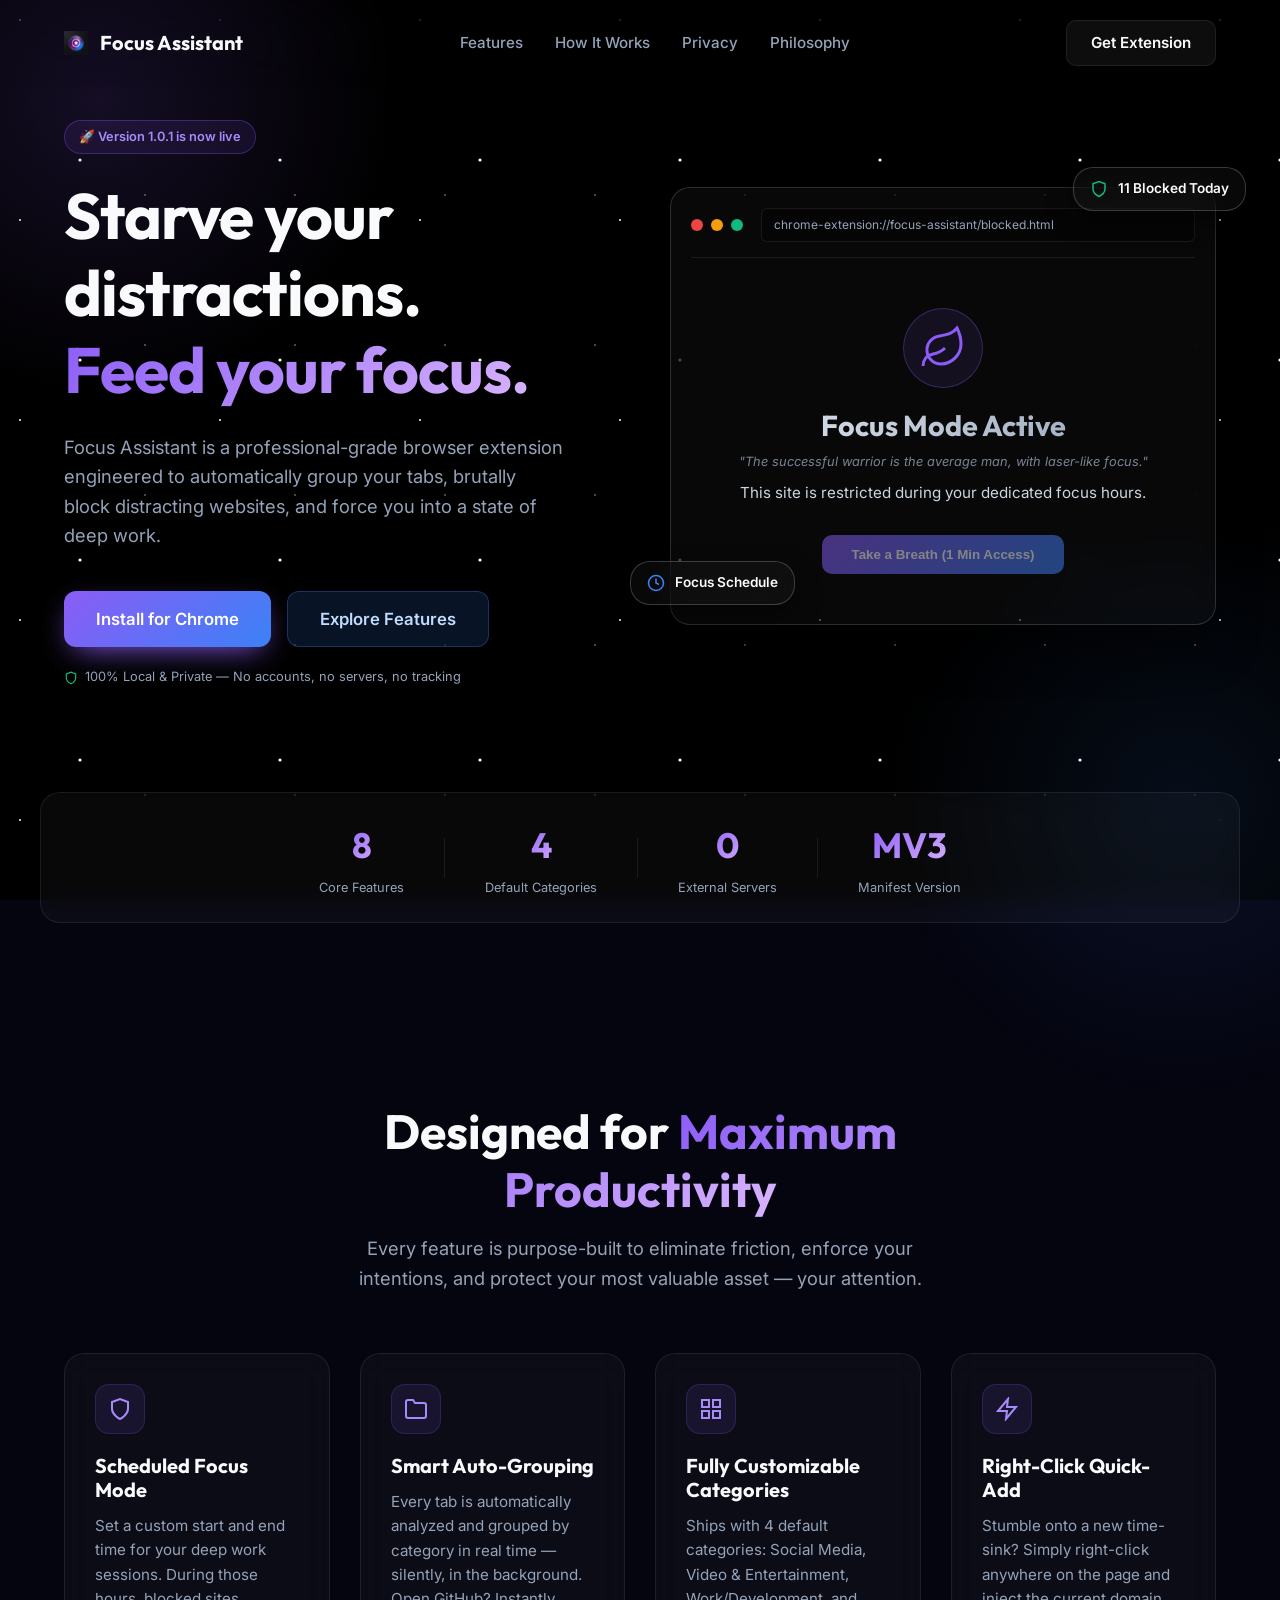
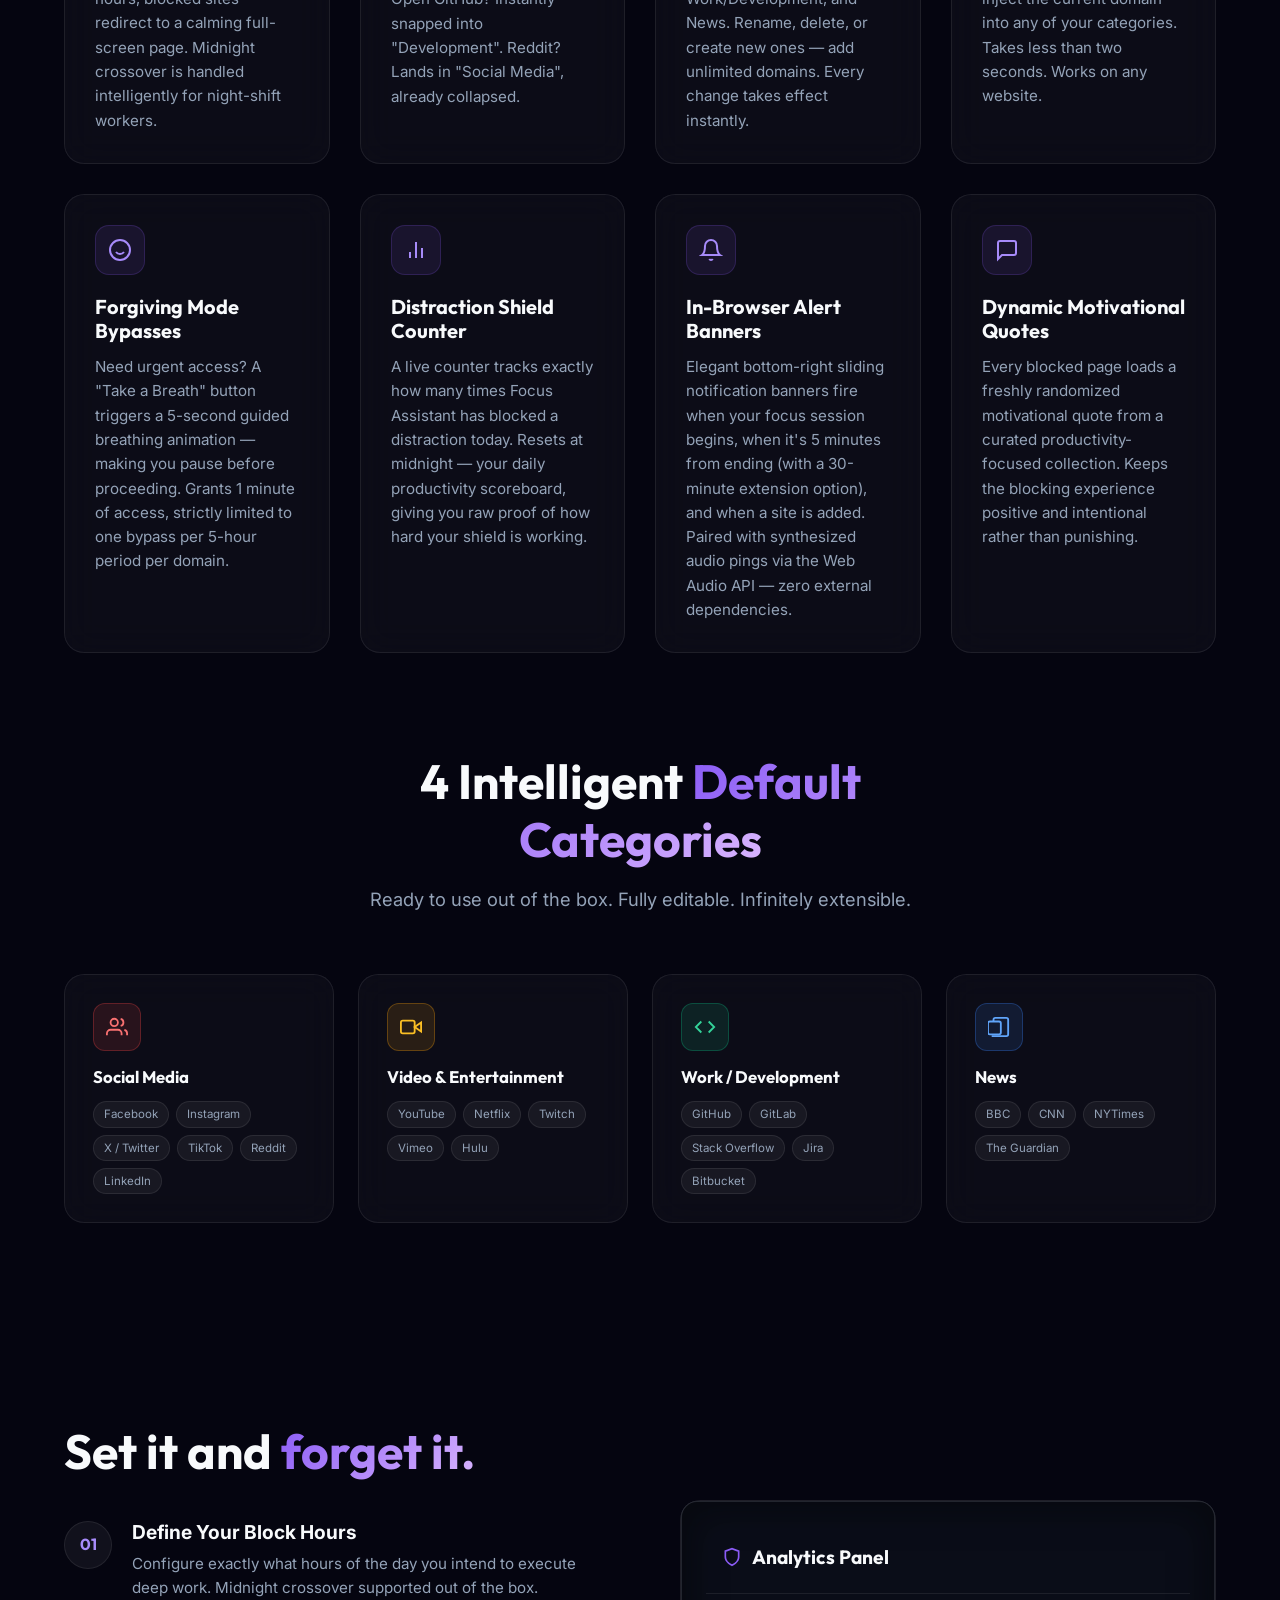
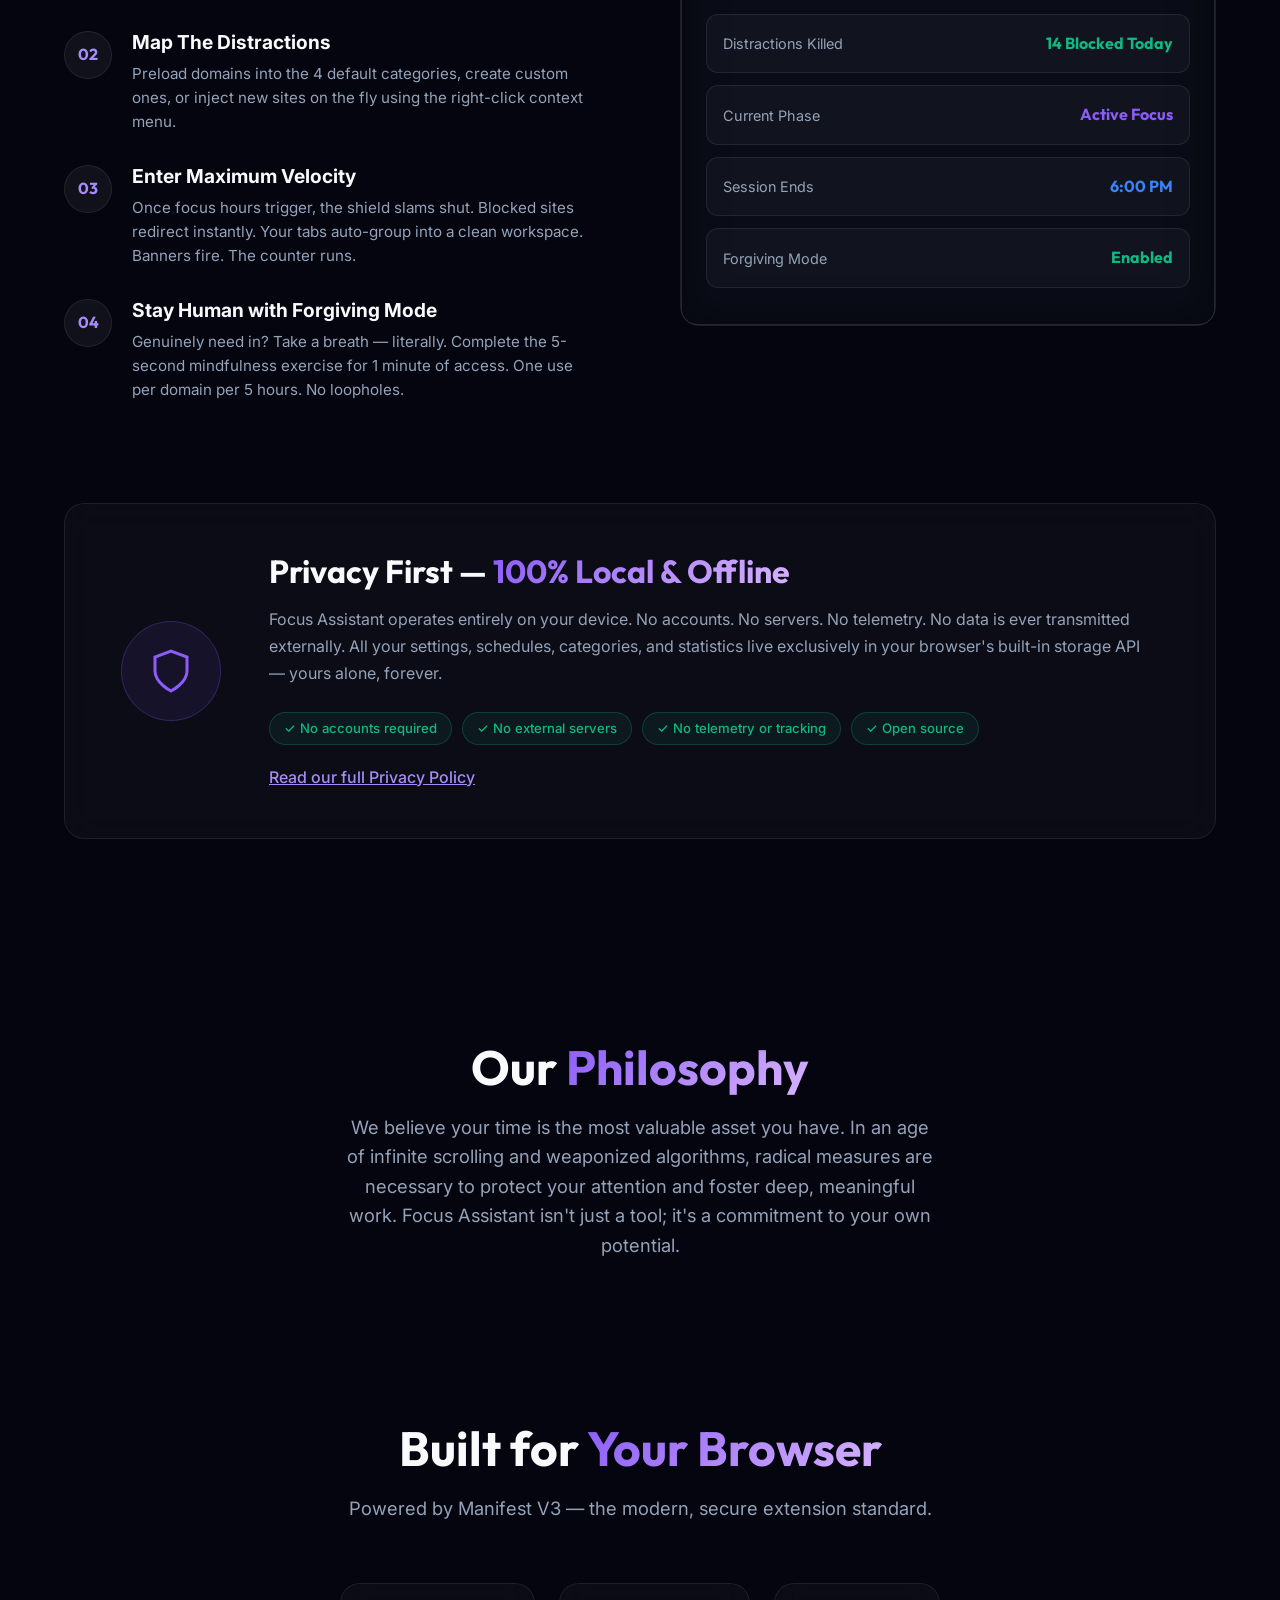
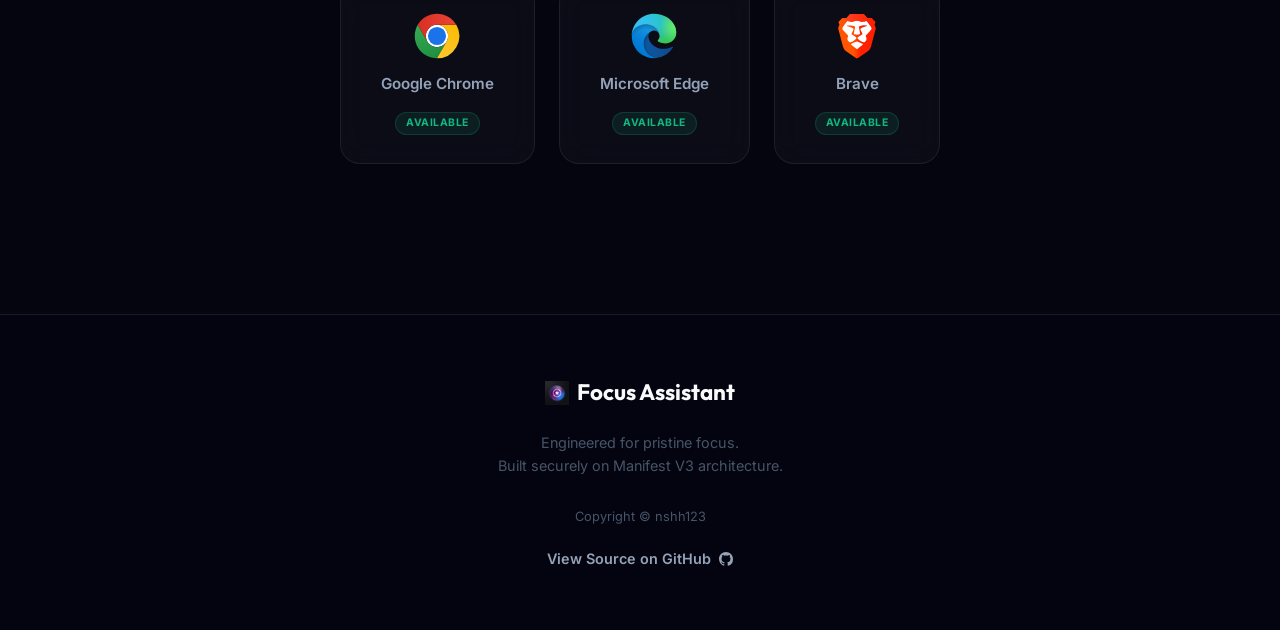
==== commit 143c78f9: "Update links and status for Brave release" ====
--- a/index.html
+++ b/index.html
@@ -451,7 +451,7 @@
                 <div class="compat-card glass-panel" id="compat-brave">
                     <img src="brave.svg" alt="Brave Browser Logo" width="48" height="48">
                     <span>Brave</span>
-                    <span class="status-badge status-soon">Launching Soon</span>
+                    <span class="status-badge status-available">Available</span>
                 </div>
             </div>
         </section>
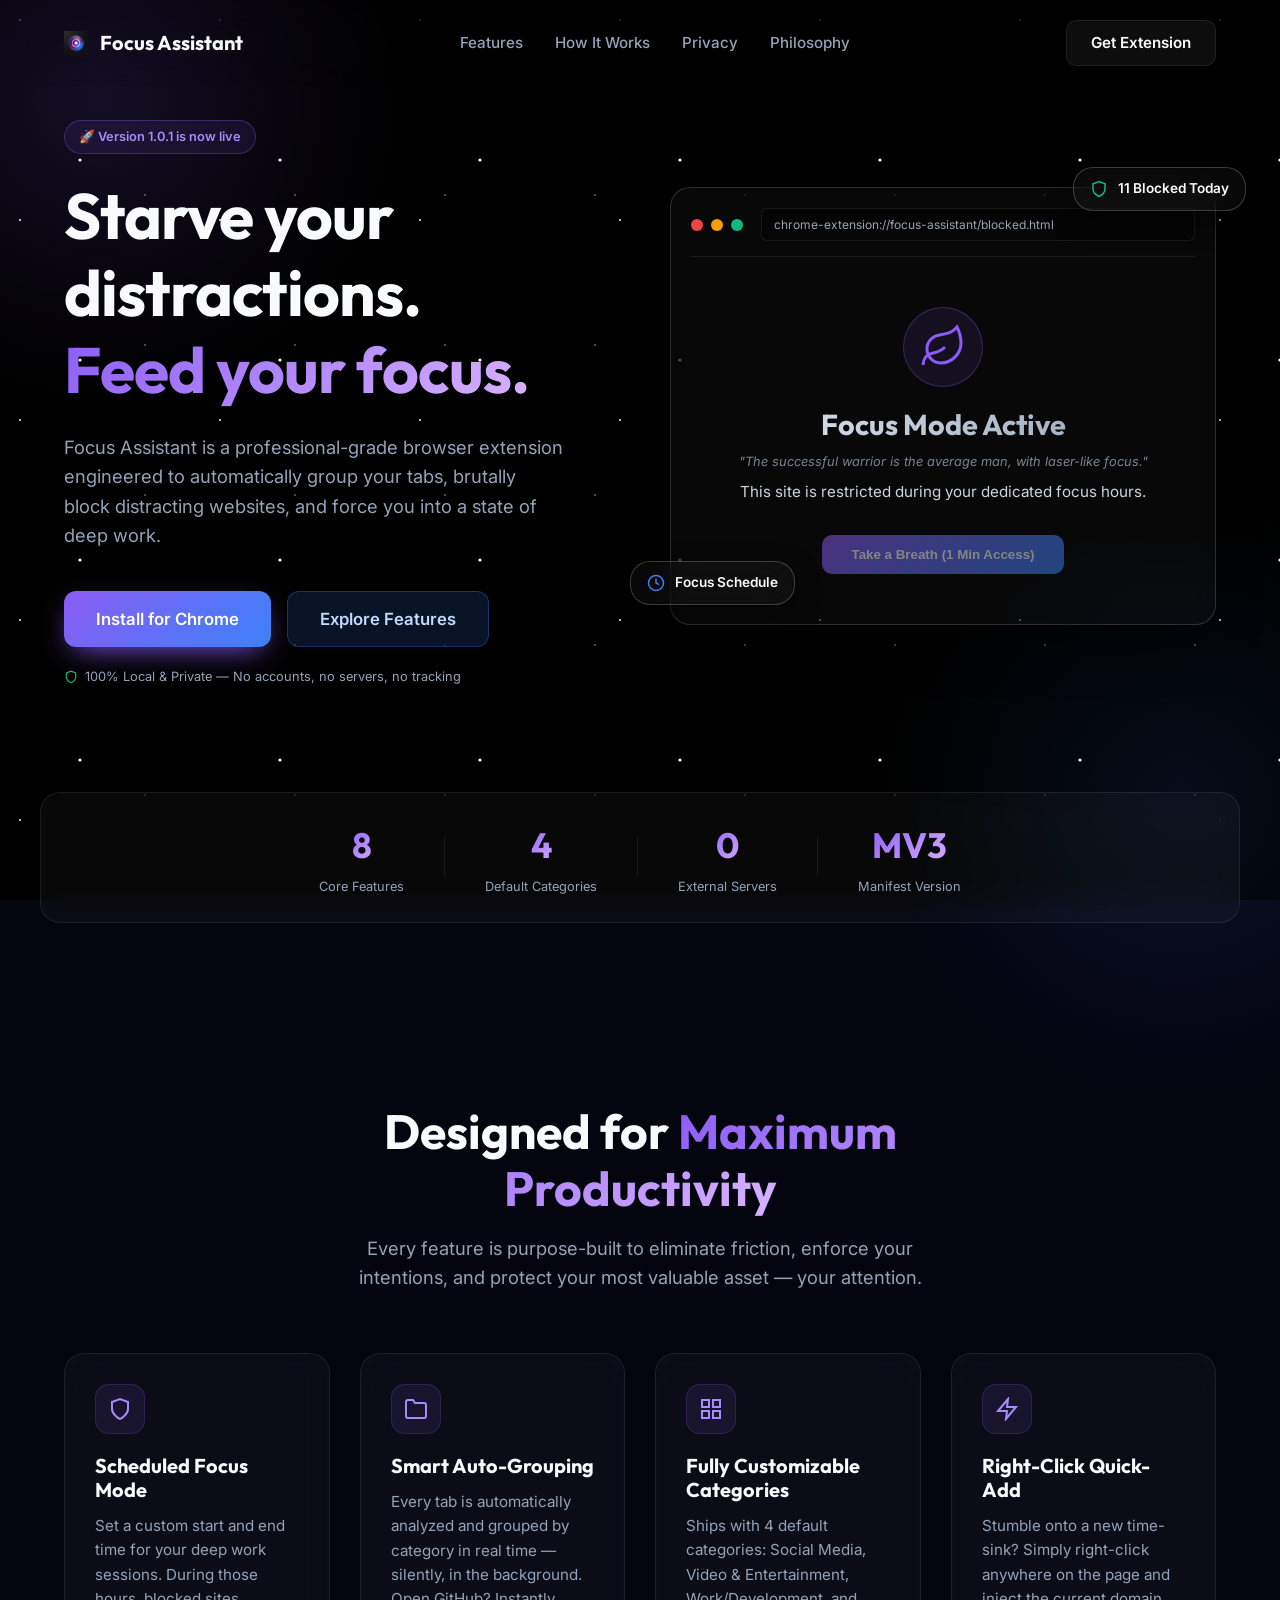
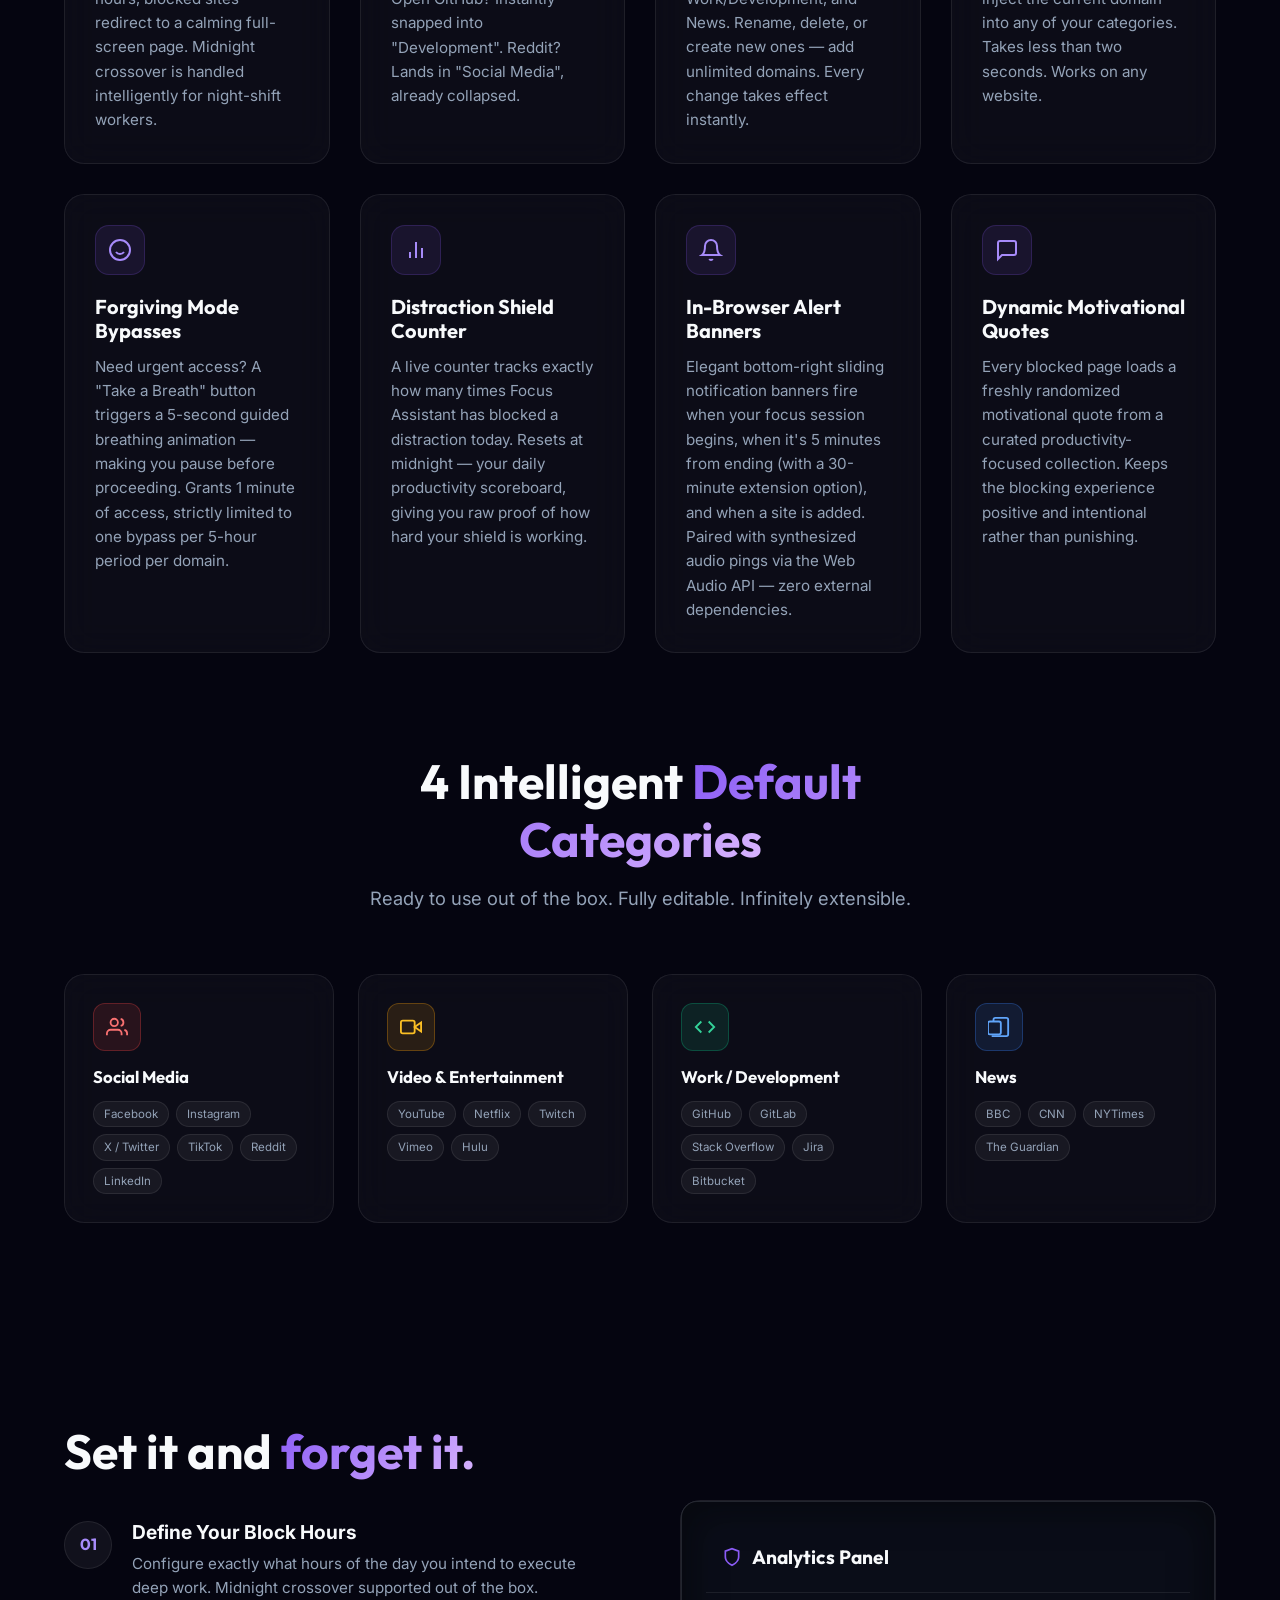
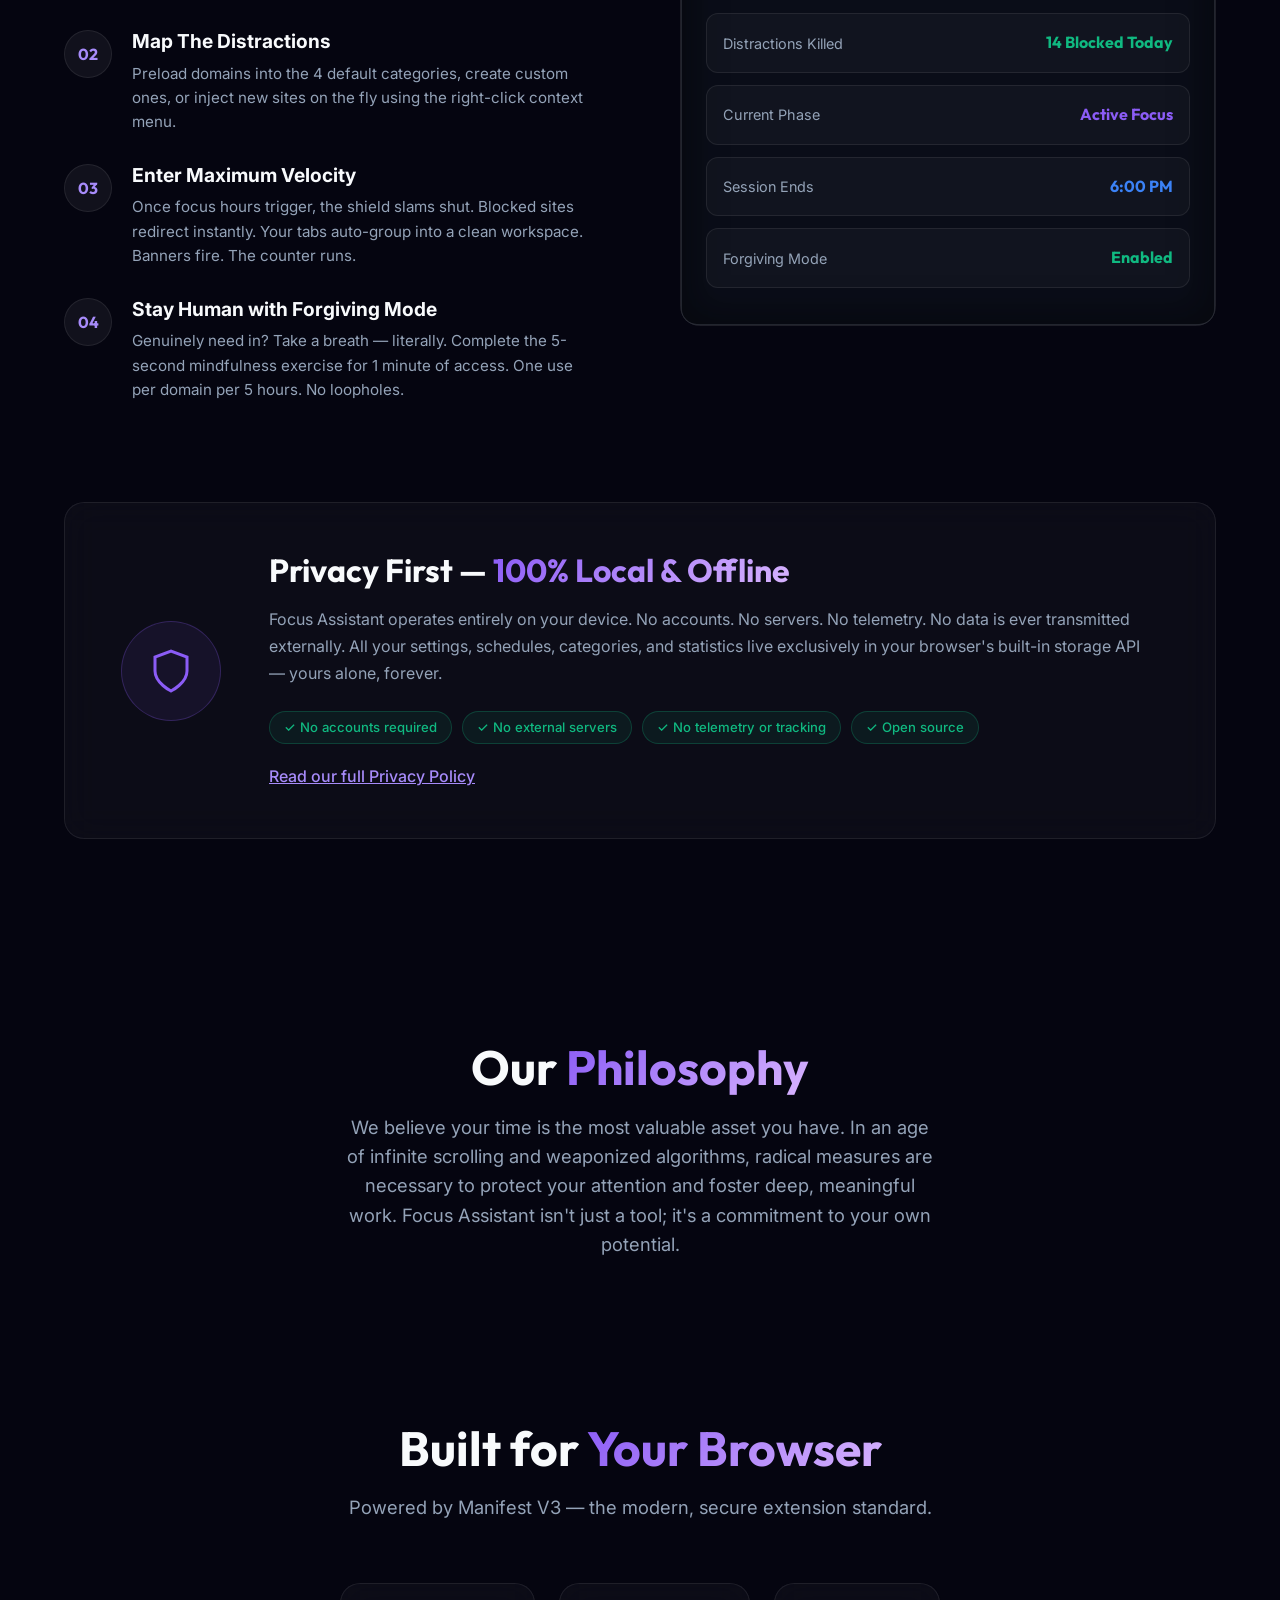
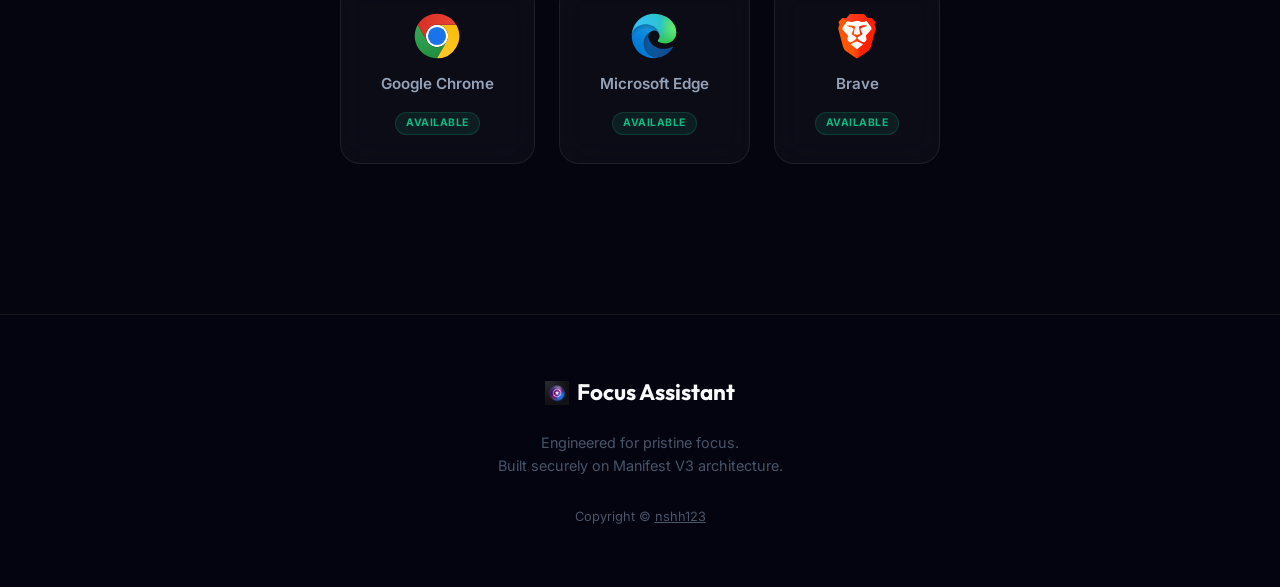
==== commit 92a76538: "Update footer: replace Github link with linked Copyright text" ====
--- a/index.html
+++ b/index.html
@@ -465,15 +465,7 @@
             </div>
             <p style="color: var(--text-dark); font-size: 0.9rem;">Engineered for pristine focus.<br> Built securely on
                 Manifest V3 architecture.</p>
-            <p style="color: var(--text-dark); font-size: 0.8rem; margin-top: 10px;">Copyright &copy; nshh123</p>
-            <a href="https://github.com/nshh123" class="footer-link">
-                View Source on GitHub
-                <svg width="14" height="14" viewBox="0 0 24 24" fill="currentColor" stroke="none">
-                    <path
-                        d="M12 0C5.37 0 0 5.373 0 12c0 5.302 3.438 9.8 8.205 11.385.6.113.82-.258.82-.577 0-.285-.01-1.04-.015-2.04-3.338.724-4.042-1.61-4.042-1.61C4.422 18.07 3.633 17.7 3.633 17.7c-1.087-.744.084-.729.084-.729 1.205.084 1.838 1.236 1.838 1.236 1.07 1.835 2.809 1.305 3.495.998.108-.776.417-1.305.76-1.605-2.665-.3-5.466-1.332-5.466-5.93 0-1.31.465-2.38 1.235-3.22-.135-.303-.54-1.523.105-3.176 0 0 1.005-.322 3.3 1.23.96-.267 1.98-.399 3-.405 1.02.006 2.04.138 3 .405 2.28-1.552 3.285-1.23 3.285-1.23.645 1.653.24 2.873.12 3.176.765.84 1.23 1.91 1.23 3.22 0 4.61-2.805 5.625-5.475 5.92.42.36.81 1.096.81 2.22 0 1.605-.015 2.896-.015 3.286 0 .315.21.69.825.57A12.02 12.02 0 0 0 24 12c0-6.627-5.373-12-12-12z">
-                    </path>
-                </svg>
-            </a>
+            <p style="color: var(--text-dark); font-size: 0.8rem; margin-top: 10px;">Copyright &copy; <a href="https://github.com/nshh123" style="color: inherit; text-decoration: underline;">nshh123</a></p>
         </div>
     </footer>
 
--- a/style.css
+++ b/style.css
@@ -724,11 +724,12 @@
 /* Privacy micro-badge in hero */
 .privacy-badge {
   display: inline-flex;
-  align-items: center;
+  align-items: flex-start;
   gap: 7px;
   margin-top: 20px;
   font-size: 0.8rem;
   color: var(--text-muted);
+  text-align: left;
 }
 
 .privacy-badge svg {
@@ -736,6 +737,8 @@
   height: 14px;
   color: var(--success);
   stroke: var(--success);
+  flex-shrink: 0;
+  margin-top: 3px;
 }
 
 /* Mockup quote */
